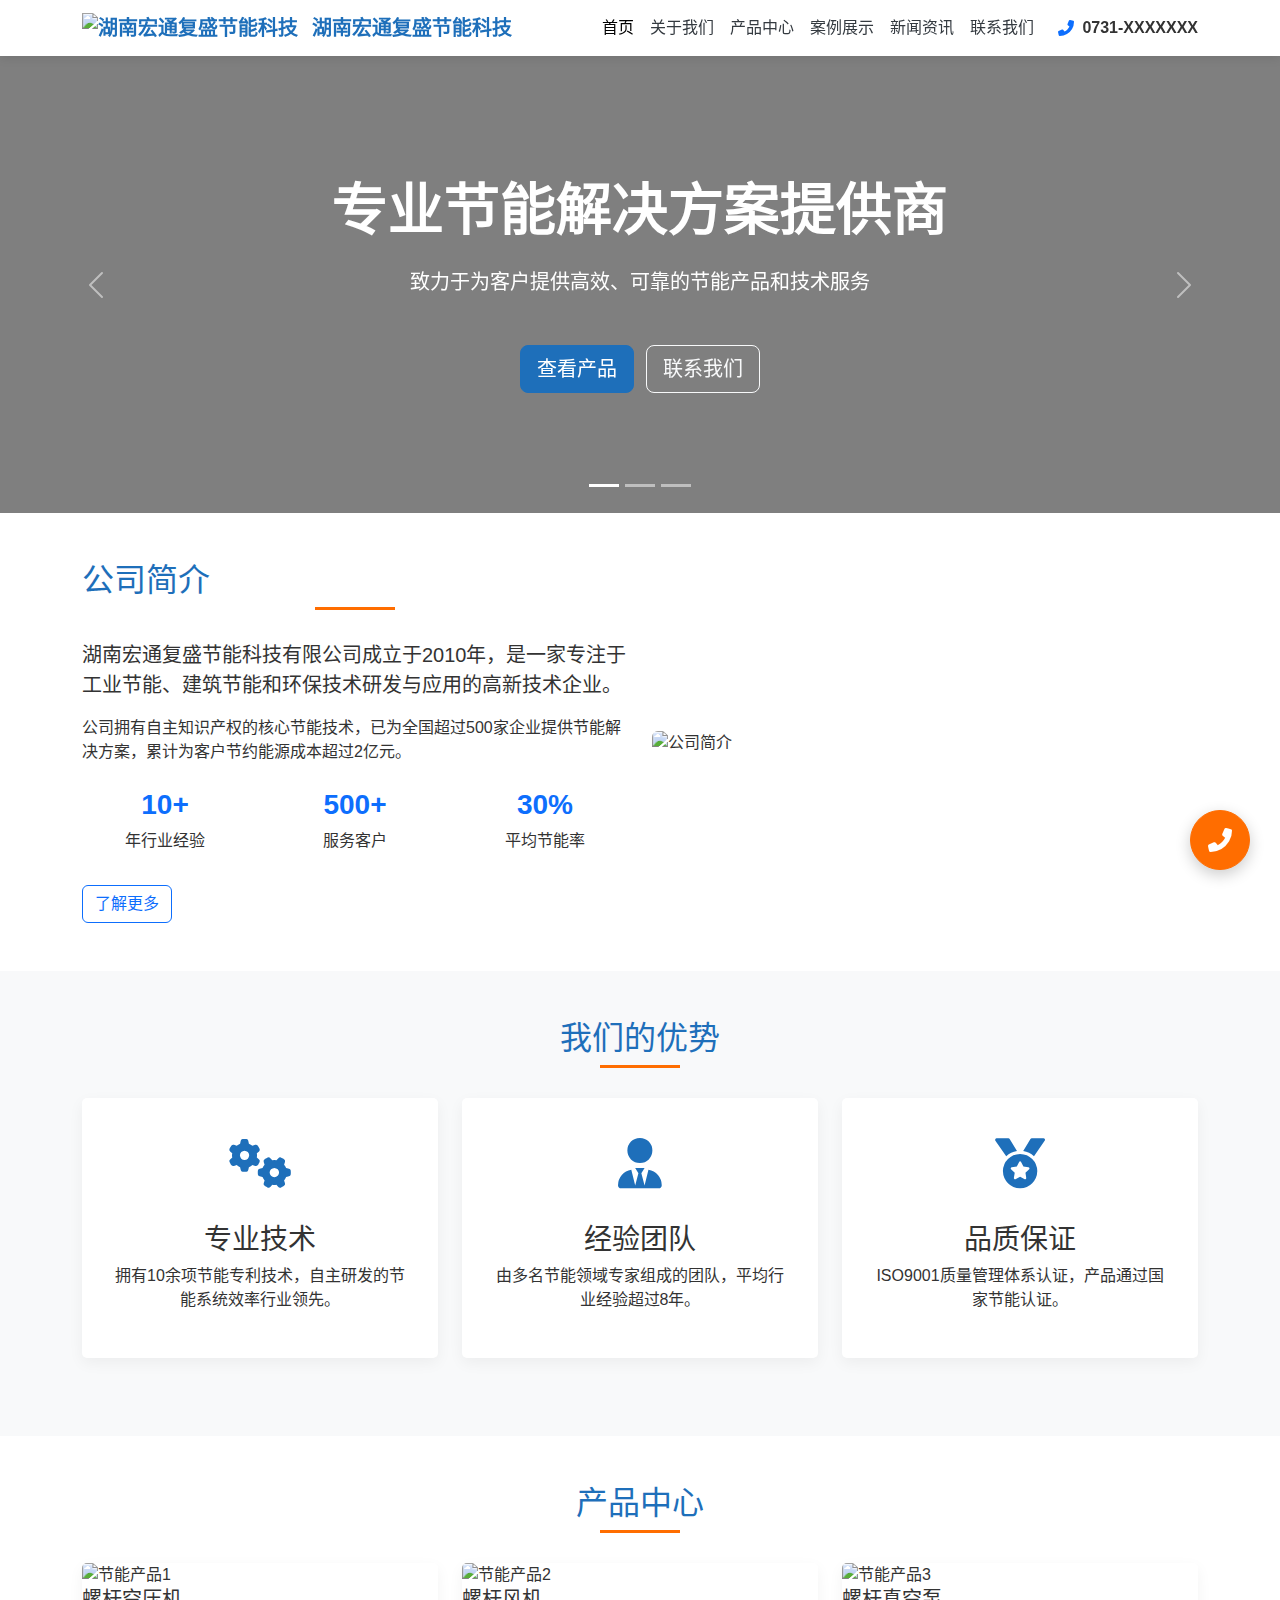
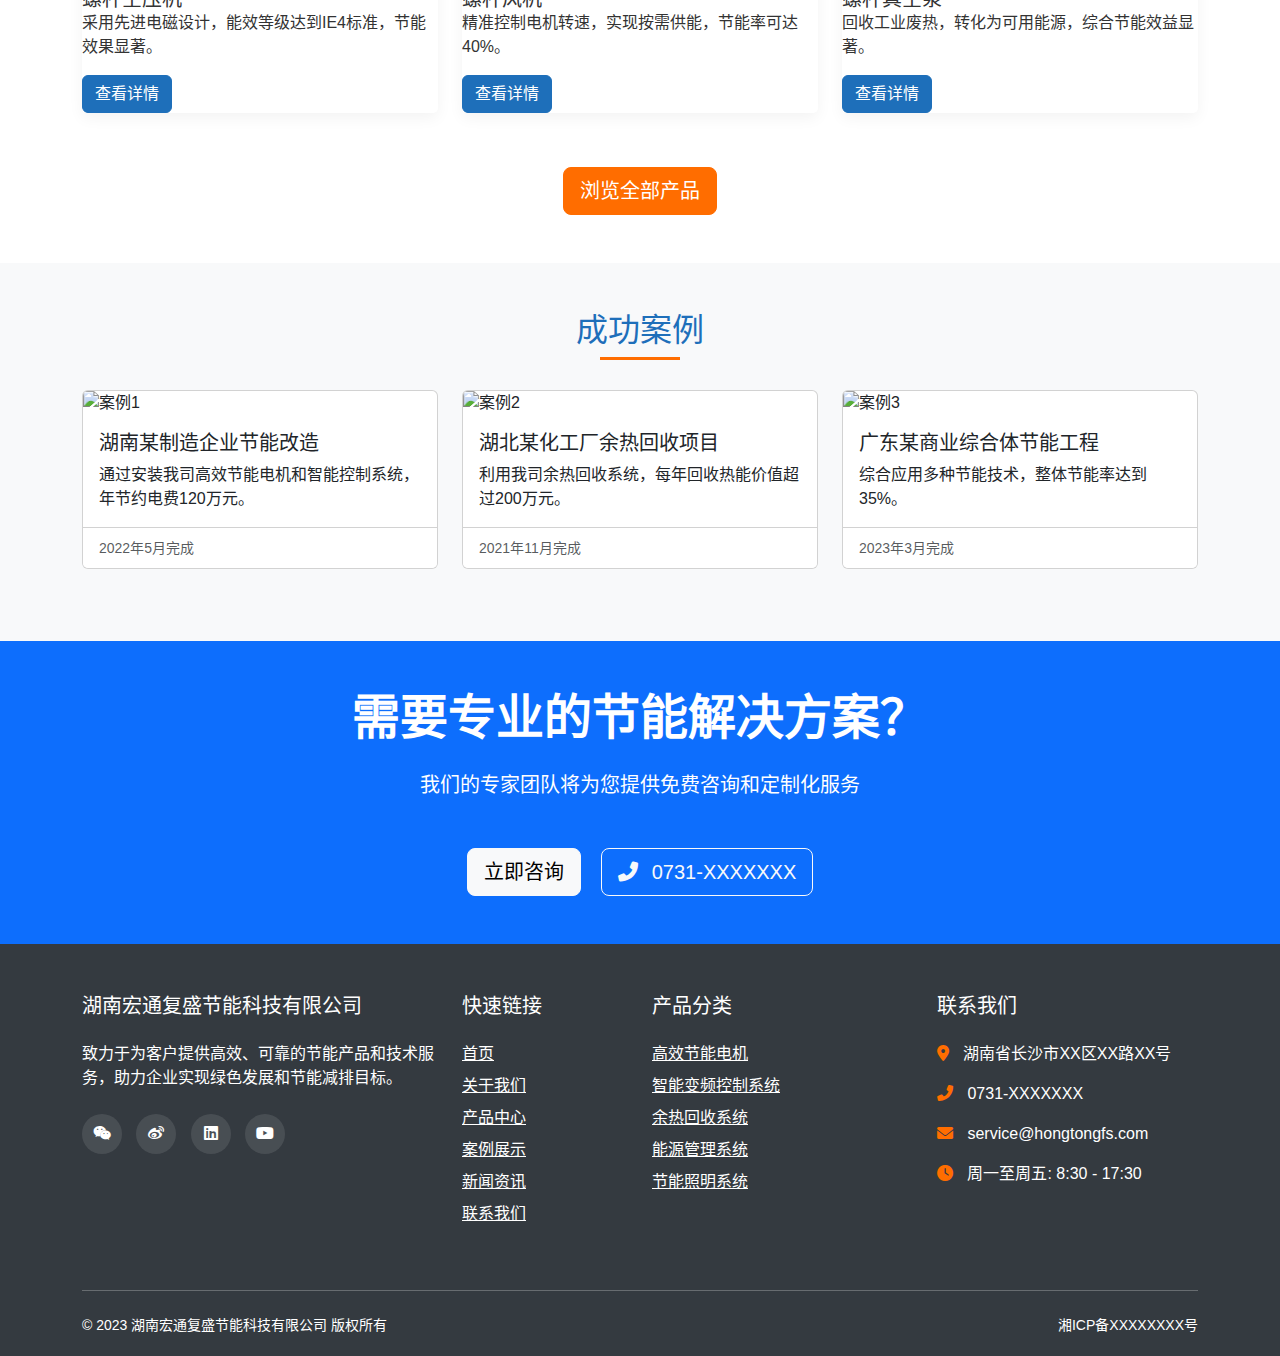
==== index.html @ f1ba8659 "Add files via upload" ====
<!DOCTYPE html>
<html lang="zh-CN">
<head>
    <meta charset="UTF-8">
    <meta name="viewport" content="width=device-width, initial-scale=1.0">
    <title>湖南宏通复盛节能科技有限公司 - 专业节能解决方案提供商</title>
    <link rel="stylesheet" href="https://cdn.jsdelivr.net/npm/bootstrap@5.3.0/dist/css/bootstrap.min.css">
    <link rel="stylesheet" href="https://cdn.jsdelivr.net/npm/@fortawesome/fontawesome-free@6.0.0/css/all.min.css">
    <style>
        :root {
            --primary-color: #1E6FBA;
            --secondary-color: #4CAF50;
            --accent-color: #FF6D00;
            --light-color: #f8f9fa;
            --dark-color: #343a40;
        }
        
        body {
            font-family: "Microsoft YaHei", "微软雅黑", sans-serif;
            color: #333;
        }
        
        .navbar {
            background-color: white;
            box-shadow: 0 2px 10px rgba(0,0,0,0.1);
        }
        
        .navbar-brand {
            font-weight: bold;
            color: var(--primary-color);
        }
        
        .nav-link {
            color: var(--dark-color);
            font-weight: 500;
        }
        
        .nav-link:hover {
            color: var(--primary-color);
        }
        
        .hero-section {
            background: linear-gradient(rgba(0,0,0,0.5), rgba(0,0,0,0.5)), url('https://via.placeholder.com/1920x600') center/cover no-repeat;
            color: white;
            padding: 120px 0;
            text-align: center;
        }
        
        .section-title {
            position: relative;
            margin-bottom: 40px;
            color: var(--primary-color);
        }
        
        .section-title:after {
            content: "";
            position: absolute;
            bottom: -10px;
            left: 50%;
            transform: translateX(-50%);
            width: 80px;
            height: 3px;
            background-color: var(--accent-color);
        }
        
        .feature-box {
            padding: 30px;
            border-radius: 5px;
            transition: all 0.3s;
            text-align: center;
            margin-bottom: 30px;
            background-color: white;
            box-shadow: 0 5px 15px rgba(0,0,0,0.05);
        }
        
        .feature-box:hover {
            transform: translateY(-10px);
            box-shadow: 0 15px 30px rgba(0,0,0,0.1);
        }
        
        .feature-icon {
            font-size: 50px;
            color: var(--primary-color);
            margin-bottom: 20px;
        }
        
        .product-card {
            border: none;
            border-radius: 5px;
            overflow: hidden;
            transition: all 0.3s;
            margin-bottom: 30px;
            box-shadow: 0 5px 15px rgba(0,0,0,0.05);
        }
        
        .product-card:hover {
            transform: translateY(-10px);
            box-shadow: 0 15px 30px rgba(0,0,0,0.1);
        }
        
        .btn-primary {
            background-color: var(--primary-color);
            border-color: var(--primary-color);
        }
        
        .btn-primary:hover {
            background-color: #155a8a;
            border-color: #155a8a;
        }
        
        .btn-accent {
            background-color: var(--accent-color);
            border-color: var(--accent-color);
            color: white;
        }
        
        .btn-accent:hover {
            background-color: #e05d00;
            border-color: #e05d00;
            color: white;
        }
        
        footer {
            background-color: var(--dark-color);
            color: white;
            padding: 50px 0 20px;
        }
        
        .contact-info i {
            margin-right: 10px;
            color: var(--accent-color);
        }
        
        .social-icons a {
            display: inline-block;
            width: 40px;
            height: 40px;
            background-color: rgba(255,255,255,0.1);
            color: white;
            border-radius: 50%;
            text-align: center;
            line-height: 40px;
            margin-right: 10px;
            transition: all 0.3s;
        }
        
        .social-icons a:hover {
            background-color: var(--accent-color);
            transform: translateY(-3px);
        }
        
        .floating-contact {
            position: fixed;
            bottom: 30px;
            right: 30px;
            z-index: 99;
        }
        
        .floating-contact .btn {
            width: 60px;
            height: 60px;
            border-radius: 50%;
            font-size: 24px;
            box-shadow: 0 5px 15px rgba(0,0,0,0.2);
        }
    </style>
</head>
<body>
    <!-- 导航栏 -->
    <nav class="navbar navbar-expand-lg navbar-light sticky-top">
        <div class="container">
            <a class="navbar-brand" href="index.html">
                <img src="https://via.placeholder.com/150x50" alt="湖南宏通复盛节能科技" height="30" class="d-inline-block align-top me-2">
                湖南宏通复盛节能科技
            </a>
            <button class="navbar-toggler" type="button" data-bs-toggle="collapse" data-bs-target="#navbarNav">
                <span class="navbar-toggler-icon"></span>
            </button>
            <div class="collapse navbar-collapse" id="navbarNav">
                <ul class="navbar-nav ms-auto">
                    <li class="nav-item">
                        <a class="nav-link active" href="index.html">首页</a>
                    </li>
                    <li class="nav-item">
                        <a class="nav-link" href="about.html">关于我们</a>
                    </li>
                    <li class="nav-item">
                        <a class="nav-link" href="products.html">产品中心</a>
                    </li>
                    <li class="nav-item">
                        <a class="nav-link" href="cases.html">案例展示</a>
                    </li>
                    <li class="nav-item">
                        <a class="nav-link" href="news.html">新闻资讯</a>
                    </li>
                    <li class="nav-item">
                        <a class="nav-link" href="contact.html">联系我们</a>
                    </li>
                </ul>
                <div class="d-flex align-items-center ms-3">
                    <i class="fas fa-phone-alt text-primary me-2"></i>
                    <span class="fw-bold">0731-XXXXXXX</span>
                </div>
            </div>
        </div>
    </nav>

    <!-- 首页轮播图 -->
    <div id="mainCarousel" class="carousel slide" data-bs-ride="carousel">
        <div class="carousel-indicators">
            <button type="button" data-bs-target="#mainCarousel" data-bs-slide-to="0" class="active"></button>
            <button type="button" data-bs-target="#mainCarousel" data-bs-slide-to="1"></button>
            <button type="button" data-bs-target="#mainCarousel" data-bs-slide-to="2"></button>
        </div>
        <div class="carousel-inner">
            <div class="carousel-item active">
                <div class="hero-section">
                    <div class="container">
                        <h1 class="display-4 fw-bold mb-4">专业节能解决方案提供商</h1>
                        <p class="lead mb-5">致力于为客户提供高效、可靠的节能产品和技术服务</p>
                        <a href="products.html" class="btn btn-primary btn-lg me-2">查看产品</a>
                        <a href="contact.html" class="btn btn-outline-light btn-lg">联系我们</a>
                    </div>
                </div>
            </div>
            <div class="carousel-item">
                <div class="hero-section" style="background-image: url('https://via.placeholder.com/1920x600')">
                    <div class="container">
                        <h1 class="display-4 fw-bold mb-4">创新节能技术</h1>
                        <p class="lead mb-5">节能效率提升30%-50%，助力企业绿色发展</p>
                        <a href="cases.html" class="btn btn-accent btn-lg">查看案例</a>
                    </div>
                </div>
            </div>
            <div class="carousel-item">
                <div class="hero-section" style="background-image: url('https://via.placeholder.com/1920x600')">
                    <div class="container">
                        <h1 class="display-4 fw-bold mb-4">专业团队服务</h1>
                        <p class="lead mb-5">10年行业经验，服务超过500家企业</p>
                        <a href="about.html" class="btn btn-primary btn-lg">了解我们</a>
                    </div>
                </div>
            </div>
        </div>
        <button class="carousel-control-prev" type="button" data-bs-target="#mainCarousel" data-bs-slide="prev">
            <span class="carousel-control-prev-icon"></span>
        </button>
        <button class="carousel-control-next" type="button" data-bs-target="#mainCarousel" data-bs-slide="next">
            <span class="carousel-control-next-icon"></span>
        </button>
    </div>

    <!-- 公司简介 -->
    <section class="py-5">
        <div class="container">
            <div class="row align-items-center">
                <div class="col-lg-6 mb-4 mb-lg-0">
                    <h2 class="section-title">公司简介</h2>
                    <p class="lead">湖南宏通复盛节能科技有限公司成立于2010年，是一家专注于工业节能、建筑节能和环保技术研发与应用的高新技术企业。</p>
                    <p>公司拥有自主知识产权的核心节能技术，已为全国超过500家企业提供节能解决方案，累计为客户节约能源成本超过2亿元。</p>
                    <div class="row mt-4">
                        <div class="col-4 text-center">
                            <h3 class="text-primary fw-bold">10+</h3>
                            <p>年行业经验</p>
                        </div>
                        <div class="col-4 text-center">
                            <h3 class="text-primary fw-bold">500+</h3>
                            <p>服务客户</p>
                        </div>
                        <div class="col-4 text-center">
                            <h3 class="text-primary fw-bold">30%</h3>
                            <p>平均节能率</p>
                        </div>
                    </div>
                    <a href="about.html" class="btn btn-outline-primary mt-3">了解更多</a>
                </div>
                <div class="col-lg-6">
                    <img src="https://via.placeholder.com/600x400" alt="公司简介" class="img-fluid rounded">
                </div>
            </div>
        </div>
    </section>

    <!-- 核心优势 -->
    <section class="py-5 bg-light">
        <div class="container">
            <h2 class="section-title text-center">我们的优势</h2>
            <div class="row">
                <div class="col-md-4">
                    <div class="feature-box">
                        <div class="feature-icon">
                            <i class="fas fa-cogs"></i>
                        </div>
                        <h3>专业技术</h3>
                        <p>拥有10余项节能专利技术，自主研发的节能系统效率行业领先。</p>
                    </div>
                </div>
                <div class="col-md-4">
                    <div class="feature-box">
                        <div class="feature-icon">
                            <i class="fas fa-user-tie"></i>
                        </div>
                        <h3>经验团队</h3>
                        <p>由多名节能领域专家组成的团队，平均行业经验超过8年。</p>
                    </div>
                </div>
                <div class="col-md-4">
                    <div class="feature-box">
                        <div class="feature-icon">
                            <i class="fas fa-medal"></i>
                        </div>
                        <h3>品质保证</h3>
                        <p>ISO9001质量管理体系认证，产品通过国家节能认证。</p>
                    </div>
                </div>
            </div>
        </div>
    </section>

    <!-- 产品展示 -->
    <section class="py-5">
        <div class="container">
            <h2 class="section-title text-center">产品中心</h2>
            <div class="row">
                <div class="col-md-4">
                    <div class="product-card">
                        <img src="https://via.placeholder.com/400x300" class="card-img-top" alt="节能产品1">
                        <div class="card-body">
                            <h5 class="card-title">螺杆空压机</h5>
                            <p class="card-text">采用先进电磁设计，能效等级达到IE4标准，节能效果显著。</p>
                            <a href="product-detail.html" class="btn btn-primary">查看详情</a>
                        </div>
                    </div>
                </div>
                <div class="col-md-4">
                    <div class="product-card">
                        <img src="https://via.placeholder.com/400x300" class="card-img-top" alt="节能产品2">
                        <div class="card-body">
                            <h5 class="card-title">螺杆风机</h5>
                            <p class="card-text">精准控制电机转速，实现按需供能，节能率可达40%。</p>
                            <a href="product-detail.html" class="btn btn-primary">查看详情</a>
                        </div>
                    </div>
                </div>
                <div class="col-md-4">
                    <div class="product-card">
                        <img src="https://via.placeholder.com/400x300" class="card-img-top" alt="节能产品3">
                        <div class="card-body">
                            <h5 class="card-title">螺杆真空泵</h5>
                            <p class="card-text">回收工业废热，转化为可用能源，综合节能效益显著。</p>
                            <a href="product-detail.html" class="btn btn-primary">查看详情</a>
                        </div>
                    </div>
                </div>
            </div>
            <div class="text-center mt-4">
                <a href="products.html" class="btn btn-accent btn-lg">浏览全部产品</a>
            </div>
        </div>
    </section>

    <!-- 成功案例 -->
    <section class="py-5 bg-light">
        <div class="container">
            <h2 class="section-title text-center">成功案例</h2>
            <div class="row">
                <div class="col-md-4 mb-4">
                    <div class="card h-100">
                        <img src="https://via.placeholder.com/400x300" class="card-img-top" alt="案例1">
                        <div class="card-body">
                            <h5 class="card-title">湖南某制造企业节能改造</h5>
                            <p class="card-text">通过安装我司高效节能电机和智能控制系统，年节约电费120万元。</p>
                        </div>
                        <div class="card-footer bg-white">
                            <small class="text-muted">2022年5月完成</small>
                        </div>
                    </div>
                </div>
                <div class="col-md-4 mb-4">
                    <div class="card h-100">
                        <img src="https://via.placeholder.com/400x300" class="card-img-top" alt="案例2">
                        <div class="card-body">
                            <h5 class="card-title">湖北某化工厂余热回收项目</h5>
                            <p class="card-text">利用我司余热回收系统，每年回收热能价值超过200万元。</p>
                        </div>
                        <div class="card-footer bg-white">
                            <small class="text-muted">2021年11月完成</small>
                        </div>
                    </div>
                </div>
                <div class="col-md-4 mb-4">
                    <div class="card h-100">
                        <img src="https://via.placeholder.com/400x300" class="card-img-top" alt="案例3">
                        <div class="card-body">
                            <h5 class="card-title">广东某商业综合体节能工程</h5>
                            <p class="card-text">综合应用多种节能技术，整体节能率达到35%。</p>
                        </div>
                        <div class="card-footer bg-white">
                            <small class="text-muted">2023年3月完成</small>
                        </div>
                    </div>
                </div>
            </div>
        </div>
    </section>

    <!-- 联系我们CTA -->
    <section class="py-5 bg-primary text-white">
        <div class="container text-center">
            <h2 class="display-5 fw-bold mb-4">需要专业的节能解决方案？</h2>
            <p class="lead mb-5">我们的专家团队将为您提供免费咨询和定制化服务</p>
            <a href="contact.html" class="btn btn-light btn-lg me-3">立即咨询</a>
            <a href="tel:0731-XXXXXXX" class="btn btn-outline-light btn-lg"><i class="fas fa-phone-alt me-2"></i> 0731-XXXXXXX</a>
        </div>
    </section>

    <!-- 页脚 -->
    <footer>
        <div class="container">
            <div class="row">
                <div class="col-lg-4 mb-4">
                    <h5 class="mb-4">湖南宏通复盛节能科技有限公司</h5>
                    <p>致力于为客户提供高效、可靠的节能产品和技术服务，助力企业实现绿色发展和节能减排目标。</p>
                    <div class="social-icons mt-4">
                        <a href="#"><i class="fab fa-weixin"></i></a>
                        <a href="#"><i class="fab fa-weibo"></i></a>
                        <a href="#"><i class="fab fa-linkedin"></i></a>
                        <a href="#"><i class="fab fa-youtube"></i></a>
                    </div>
                </div>
                <div class="col-lg-2 col-md-6 mb-4">
                    <h5 class="mb-4">快速链接</h5>
                    <ul class="list-unstyled">
                        <li class="mb-2"><a href="index.html" class="text-white">首页</a></li>
                        <li class="mb-2"><a href="about.html" class="text-white">关于我们</a></li>
                        <li class="mb-2"><a href="products.html" class="text-white">产品中心</a></li>
                        <li class="mb-2"><a href="cases.html" class="text-white">案例展示</a></li>
                        <li class="mb-2"><a href="news.html" class="text-white">新闻资讯</a></li>
                        <li class="mb-2"><a href="contact.html" class="text-white">联系我们</a></li>
                    </ul>
                </div>
                <div class="col-lg-3 col-md-6 mb-4">
                    <h5 class="mb-4">产品分类</h5>
                    <ul class="list-unstyled">
                        <li class="mb-2"><a href="#" class="text-white">高效节能电机</a></li>
                        <li class="mb-2"><a href="#" class="text-white">智能变频控制系统</a></li>
                        <li class="mb-2"><a href="#" class="text-white">余热回收系统</a></li>
                        <li class="mb-2"><a href="#" class="text-white">能源管理系统</a></li>
                        <li class="mb-2"><a href="#" class="text-white">节能照明系统</a></li>
                    </ul>
                </div>
                <div class="col-lg-3 mb-4">
                    <h5 class="mb-4">联系我们</h5>
                    <div class="contact-info">
                        <p><i class="fas fa-map-marker-alt"></i> 湖南省长沙市XX区XX路XX号</p>
                        <p><i class="fas fa-phone-alt"></i> 0731-XXXXXXX</p>
                        <p><i class="fas fa-envelope"></i> service@hongtongfs.com</p>
                        <p><i class="fas fa-clock"></i> 周一至周五: 8:30 - 17:30</p>
                    </div>
                </div>
            </div>
            <hr class="my-4 bg-secondary">
            <div class="row">
                <div class="col-md-6 text-center text-md-start">
                    <p class="small mb-0">© 2023 湖南宏通复盛节能科技有限公司 版权所有</p>
                </div>
                <div class="col-md-6 text-center text-md-end">
                    <p class="small mb-0">湘ICP备XXXXXXXX号</p>
                </div>
            </div>
        </div>
    </footer>

    <!-- 浮动联系按钮 -->
    <div class="floating-contact">
        <a href="tel:0731-XXXXXXX" class="btn btn-accent d-flex align-items-center justify-content-center">
            <i class="fas fa-phone-alt"></i>
        </a>
    </div>

    <script src="https://cdn.jsdelivr.net/npm/bootstrap@5.3.0/dist/js/bootstrap.bundle.min.js"></script>
    <script>
        // 激活轮播图自动播放
        var myCarousel = document.querySelector('#mainCarousel')
        var carousel = new bootstrap.Carousel(myCarousel, {
            interval: 5000,
            wrap: true
        })
        
        // 滚动时导航栏效果
        window.addEventListener('scroll', function() {
            if (window.scrollY > 100) {
                document.querySelector('.navbar').classList.add('shadow-sm')
                document.querySelector('.navbar').classList.add('bg-white')
            } else {
                document.querySelector('.navbar').classList.remove('shadow-sm')
                document.querySelector('.navbar').classList.remove('bg-white')
            }
        })
    </script>
</body>
</html>
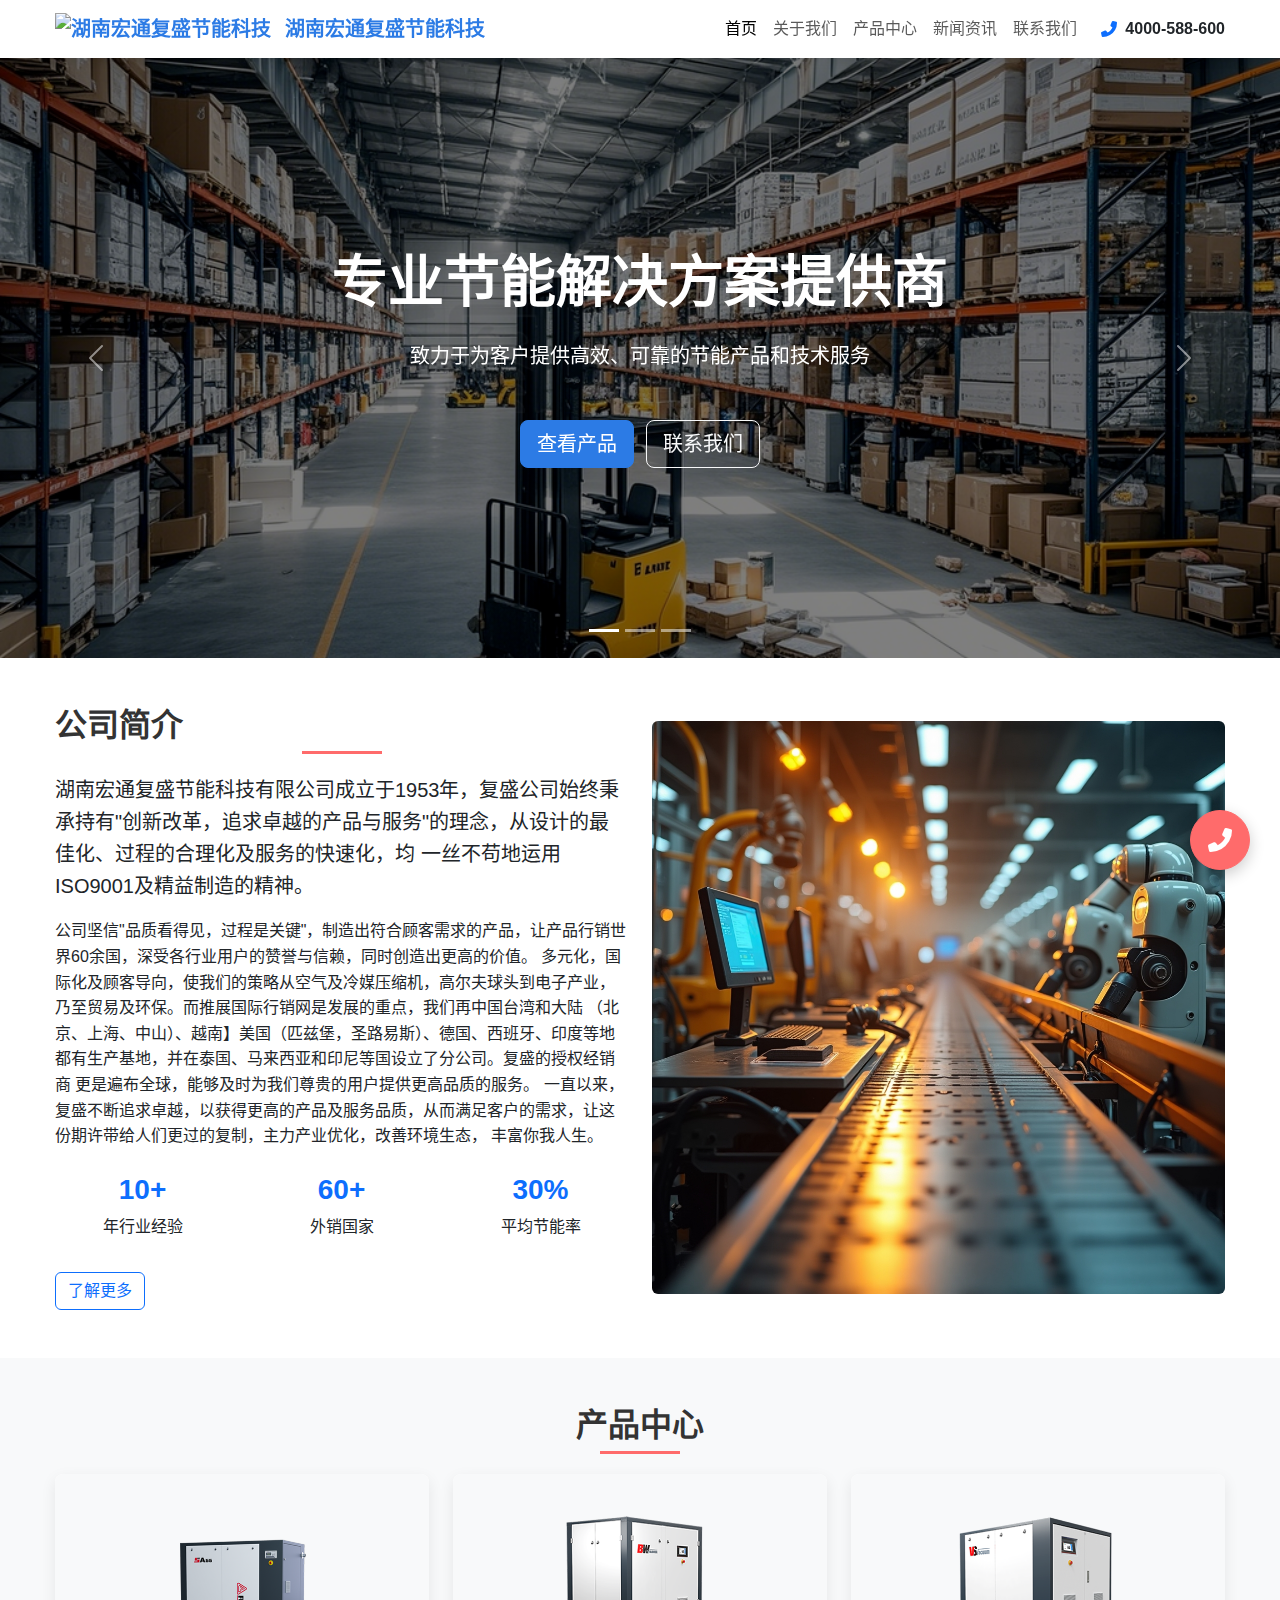
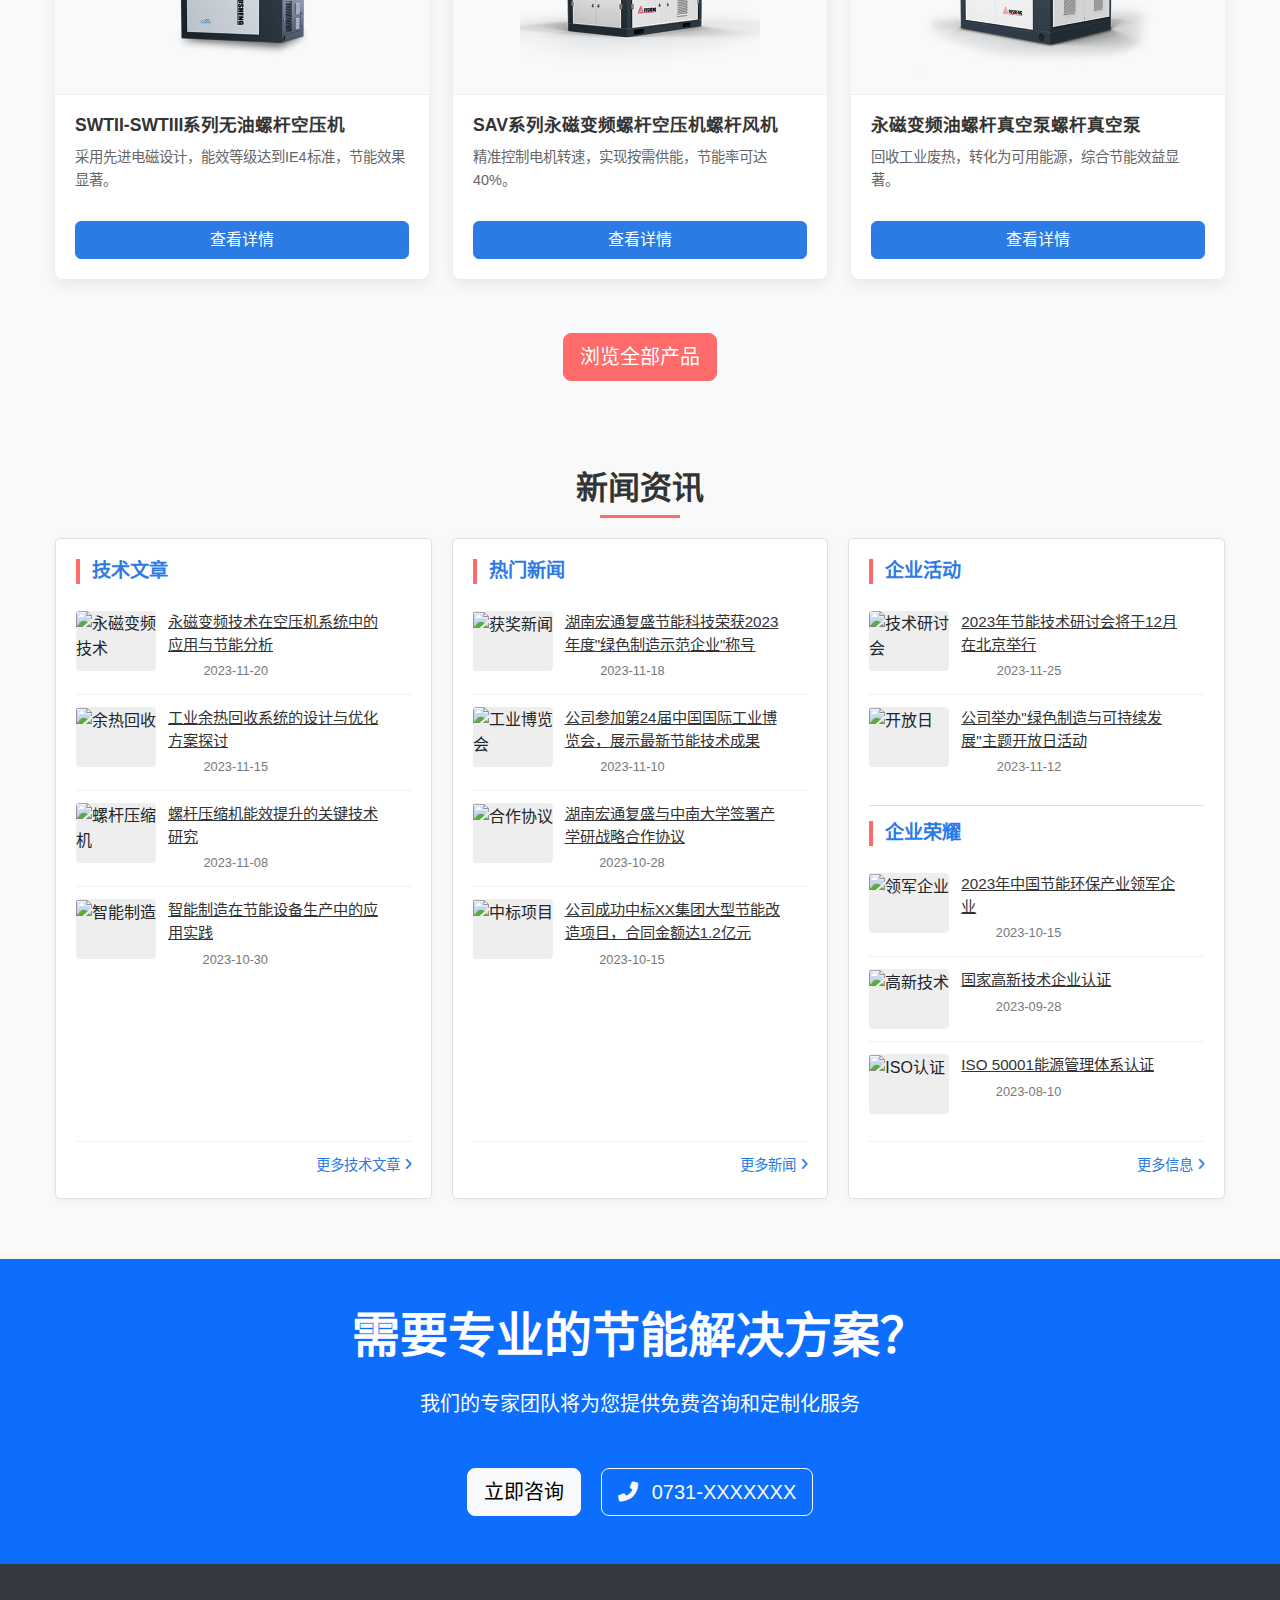
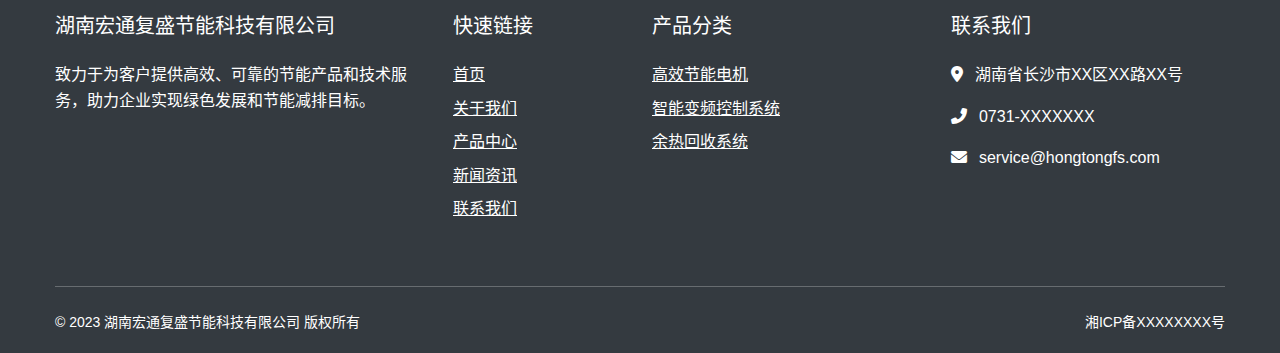
==== commit 9cda4cbd: "Add files via upload" ====
--- a/index.html
+++ b/index.html
@@ -1,5 +1,6 @@
 <!DOCTYPE html>
 <html lang="zh-CN">
+
 <head>
     <meta charset="UTF-8">
     <meta name="viewport" content="width=device-width, initial-scale=1.0">
@@ -11,47 +12,45 @@
             --primary-color: #1E6FBA;
             --secondary-color: #4CAF50;
             --accent-color: #FF6D00;
-            --light-color: #f8f9fa;
-            --dark-color: #343a40;
-        }
-        
+        }
+
         body {
             font-family: "Microsoft YaHei", "微软雅黑", sans-serif;
-            color: #333;
-        }
-        
+        }
+
         .navbar {
             background-color: white;
-            box-shadow: 0 2px 10px rgba(0,0,0,0.1);
-        }
-        
+            box-shadow: 0 2px 10px rgba(0, 0, 0, 0.1);
+        }
+
         .navbar-brand {
             font-weight: bold;
             color: var(--primary-color);
         }
-        
-        .nav-link {
-            color: var(--dark-color);
-            font-weight: 500;
-        }
-        
-        .nav-link:hover {
-            color: var(--primary-color);
-        }
-        
+
         .hero-section {
-            background: linear-gradient(rgba(0,0,0,0.5), rgba(0,0,0,0.5)), url('https://via.placeholder.com/1920x600') center/cover no-repeat;
+            background: linear-gradient(rgba(0, 0, 0, 0.5), rgba(0, 0, 0, 0.5)), url('assets/image/BG08HFBnQA2D57hWkjujFA.webp') center/cover no-repeat;
             color: white;
             padding: 120px 0;
             text-align: center;
-        }
-        
+            min-height: 600px;
+            display: flex;
+            align-items: center;
+        }
+
+        @media (max-width: 768px) {
+            .hero-section {
+                padding: 80px 0;
+                min-height: 400px;
+            }
+        }
+
         .section-title {
             position: relative;
             margin-bottom: 40px;
             color: var(--primary-color);
         }
-        
+
         .section-title:after {
             content: "";
             position: absolute;
@@ -62,115 +61,379 @@
             height: 3px;
             background-color: var(--accent-color);
         }
-        
-        .feature-box {
-            padding: 30px;
-            border-radius: 5px;
-            transition: all 0.3s;
-            text-align: center;
-            margin-bottom: 30px;
-            background-color: white;
-            box-shadow: 0 5px 15px rgba(0,0,0,0.05);
-        }
-        
-        .feature-box:hover {
-            transform: translateY(-10px);
-            box-shadow: 0 15px 30px rgba(0,0,0,0.1);
-        }
-        
-        .feature-icon {
-            font-size: 50px;
-            color: var(--primary-color);
-            margin-bottom: 20px;
-        }
-        
+
+        /* 产品卡片样式 */
         .product-card {
             border: none;
-            border-radius: 5px;
+            border-radius: 8px;
             overflow: hidden;
-            transition: all 0.3s;
+            transition: all 0.3s ease;
             margin-bottom: 30px;
-            box-shadow: 0 5px 15px rgba(0,0,0,0.05);
-        }
-        
+            box-shadow: 0 5px 15px rgba(0, 0, 0, 0.08);
+            background: white;
+        }
+
         .product-card:hover {
-            transform: translateY(-10px);
-            box-shadow: 0 15px 30px rgba(0,0,0,0.1);
-        }
-        
+            transform: translateY(-5px);
+            box-shadow: 0 10px 25px rgba(0, 0, 0, 0.15);
+        }
+
+        .product-card-img {
+            height: 220px;
+            object-fit: contain;
+            background: #f8f9fa;
+            padding: 20px;
+        }
+
+        .product-card-body {
+            padding: 20px;
+            border-top: 1px solid #eee;
+        }
+
+        .product-card-title {
+            font-size: 1.1rem;
+            font-weight: 600;
+            margin-bottom: 10px;
+            color: #333;
+        }
+
+        .product-card-text {
+            color: #666;
+            font-size: 0.9rem;
+            margin-bottom: 15px;
+            min-height: 60px;
+        }
+
+        /* 新闻列表样式 - 国企风格 */
+        .news-section {
+            padding: 60px 0;
+            background-color: #f9f9f9;
+        }
+
+        .news-list {
+            list-style: none;
+            padding: 0;
+        }
+
+        .news-item {
+            padding: 15px 0;
+            border-bottom: 1px solid #e0e0e0;
+            display: flex;
+            justify-content: space-between;
+            align-items: center;
+        }
+
+        .news-item:last-child {
+            border-bottom: none;
+        }
+
+        .news-title {
+            font-size: 1rem;
+            color: #333;
+            flex: 1;
+            margin-right: 20px;
+            font-weight: normal;
+        }
+
+        .news-title:hover {
+            color: var(--primary-color);
+            text-decoration: underline;
+        }
+
+        .news-date {
+            font-size: 0.85rem;
+            color: #999;
+            width: 100px;
+            text-align: right;
+        }
+
+        .more-news {
+            text-align: right;
+            margin-top: 20px;
+        }
+
         .btn-primary {
             background-color: var(--primary-color);
             border-color: var(--primary-color);
         }
-        
-        .btn-primary:hover {
-            background-color: #155a8a;
-            border-color: #155a8a;
-        }
-        
+
         .btn-accent {
             background-color: var(--accent-color);
             border-color: var(--accent-color);
             color: white;
         }
-        
-        .btn-accent:hover {
-            background-color: #e05d00;
-            border-color: #e05d00;
-            color: white;
-        }
-        
+
         footer {
-            background-color: var(--dark-color);
+            background-color: #343a40;
             color: white;
             padding: 50px 0 20px;
         }
-        
-        .contact-info i {
-            margin-right: 10px;
-            color: var(--accent-color);
-        }
-        
-        .social-icons a {
-            display: inline-block;
-            width: 40px;
-            height: 40px;
-            background-color: rgba(255,255,255,0.1);
-            color: white;
-            border-radius: 50%;
-            text-align: center;
-            line-height: 40px;
-            margin-right: 10px;
-            transition: all 0.3s;
-        }
-        
-        .social-icons a:hover {
-            background-color: var(--accent-color);
-            transform: translateY(-3px);
-        }
-        
+
         .floating-contact {
             position: fixed;
             bottom: 30px;
             right: 30px;
             z-index: 99;
         }
-        
+
         .floating-contact .btn {
             width: 60px;
             height: 60px;
             border-radius: 50%;
             font-size: 24px;
-            box-shadow: 0 5px 15px rgba(0,0,0,0.2);
+            box-shadow: 0 5px 15px rgba(0, 0, 0, 0.2);
+        }
+
+        /* 轮播图自适应调整 */
+        .carousel-item {
+            min-height: 600px;
+        }
+
+        @media (max-width: 768px) {
+            .carousel-item {
+                min-height: 400px;
+            }
+
+            .news-item {
+                flex-direction: column;
+                align-items: flex-start;
+            }
+
+            .news-date {
+                text-align: left;
+                margin-top: 5px;
+            }
+        }
+
+        /**/
+        :root {
+            --primary-color: #2c7be5;
+            --accent-color: #ff6b6b;
+            --font-title: 'Helvetica Neue', Arial, sans-serif;
+            --font-main: 'Segoe UI', Roboto, sans-serif;
+        }
+
+        body {
+            font-family: var(--font-main);
+            margin: 0;
+            padding: 0;
+            line-height: 1.6;
+        }
+
+        .container {
+            width: 100%;
+            max-width: 1200px;
+            margin: 0 auto;
+            padding: 0 15px;
+            box-sizing: border-box;
+        }
+
+        .section-title {
+            font-size: 2rem;
+            color: #333;
+            margin-bottom: 30px;
+            font-weight: 600;
+        }
+
+        .text-center {
+            text-align: center;
+        }
+
+        /* 新闻栏目主体样式 */
+        .news-columns {
+            padding: 40px 0;
+            background-color: #f9f9f9;
+        }
+
+        .news-column-container {
+            background: white;
+            padding: 20px;
+            border-radius: 5px;
+            border: 1px solid #e0e0e0;
+            height: 100%;
+            box-shadow: 0 2px 8px rgba(0, 0, 0, 0.05);
+            display: flex;
+            flex-direction: column;
+        }
+
+        .news-column-title {
+            font-family: var(--font-title);
+            font-size: 1.2rem;
+            color: var(--primary-color);
+            border-left: 4px solid var(--accent-color);
+            padding-left: 12px;
+            margin: 0 0 15px 0;
+            font-weight: 600;
+            line-height: 1.3;
+        }
+
+        /* 等高布局 */
+        .row-equal-height {
+            display: flex;
+            flex-wrap: wrap;
+            margin: 0 -10px;
+        }
+
+        .row-equal-height>[class*='col-'] {
+            display: flex;
+            flex-direction: column;
+            padding: 0 10px;
+            margin-bottom: 20px;
+        }
+
+        .col-md-4 {
+            flex: 0 0 33.333333%;
+            max-width: 33.333333%;
+        }
+
+        /* 新闻项通用样式 */
+        .news-list {
+            flex: 1;
+        }
+
+        .news-item {
+            padding: 12px 0;
+            border-bottom: 1px solid #f0f0f0;
+            display: flex;
+            align-items: flex-start;
+            transition: all 0.2s ease;
+        }
+
+        .news-item:hover {
+            background-color: #fafafa;
+        }
+
+        .news-item.with-image {
+            gap: 12px;
+        }
+
+        .news-image {
+            flex: 0 0 80px;
+            height: 60px;
+            overflow: hidden;
+            border-radius: 4px;
+            background: #eee;
+        }
+
+        .news-image img {
+            width: 100%;
+            height: 100%;
+            object-fit: cover;
+            transition: transform 0.3s ease;
+        }
+
+        .news-item:hover .news-image img {
+            transform: scale(1.05);
+        }
+
+        .news-content {
+            flex: 1;
+        }
+
+        .news-title {
+            font-size: 0.95rem;
+            color: #333;
+            display: block;
+            margin-bottom: 5px;
+            line-height: 1.5;
+            font-weight: 500;
+            transition: color 0.2s ease;
+        }
+
+        .news-title:hover {
+            color: var(--primary-color);
+            text-decoration: none;
+        }
+
+        .news-date {
+            font-size: 0.8rem;
+            color: #777;
+            display: block;
+            font-family: var(--font-main);
+        }
+
+        /* 第三列特殊样式 */
+        .third-column-content {
+            height: 100%;
+            display: flex;
+            flex-direction: column;
+        }
+
+        .sub-section {
+            flex: 1;
+            display: flex;
+            flex-direction: column;
+        }
+
+        .sub-section.with-border {
+            border-bottom: 1px solid #e0e0e0;
+            padding-bottom: 15px;
+            margin-bottom: 15px;
+        }
+
+        /* 更多链接 */
+        .more-link {
+            text-align: right;
+            margin-top: 15px;
+            padding-top: 10px;
+            border-top: 1px solid #f0f0f0;
+        }
+
+        .more-link a {
+            font-size: 0.9rem;
+            color: var(--primary-color);
+            font-family: var(--font-main);
+            font-weight: 500;
+            display: inline-flex;
+            align-items: center;
+            text-decoration: none;
+        }
+
+        .more-link a:hover {
+            text-decoration: underline;
+        }
+
+        .more-link i {
+            margin-left: 5px;
+            font-size: 0.8rem;
+        }
+
+        /* 响应式设计 */
+        @media (max-width: 768px) {
+            .row-equal-height {
+                display: block;
+            }
+
+            .col-md-4 {
+                flex: 0 0 100%;
+                max-width: 100%;
+            }
+
+            .row-equal-height>[class*='col-'] {
+                margin-bottom: 20px;
+                padding: 0;
+            }
+
+            .news-item.with-image {
+                flex-direction: column;
+            }
+
+            .news-image {
+                width: 100%;
+                margin-bottom: 10px;
+                flex: 0 0 auto;
+            }
         }
     </style>
 </head>
+
 <body>
     <!-- 导航栏 -->
     <nav class="navbar navbar-expand-lg navbar-light sticky-top">
         <div class="container">
             <a class="navbar-brand" href="index.html">
-                <img src="https://via.placeholder.com/150x50" alt="湖南宏通复盛节能科技" height="30" class="d-inline-block align-top me-2">
+                <img src="https://via.placeholder.com/150x50" alt="湖南宏通复盛节能科技" height="30"
+                    class="d-inline-block align-top me-2">
                 湖南宏通复盛节能科技
             </a>
             <button class="navbar-toggler" type="button" data-bs-toggle="collapse" data-bs-target="#navbarNav">
@@ -188,9 +451,6 @@
                         <a class="nav-link" href="products.html">产品中心</a>
                     </li>
                     <li class="nav-item">
-                        <a class="nav-link" href="cases.html">案例展示</a>
-                    </li>
-                    <li class="nav-item">
                         <a class="nav-link" href="news.html">新闻资讯</a>
                     </li>
                     <li class="nav-item">
@@ -199,7 +459,7 @@
                 </ul>
                 <div class="d-flex align-items-center ms-3">
                     <i class="fas fa-phone-alt text-primary me-2"></i>
-                    <span class="fw-bold">0731-XXXXXXX</span>
+                    <span class="fw-bold">4000-588-600</span>
                 </div>
             </div>
         </div>
@@ -214,7 +474,8 @@
         </div>
         <div class="carousel-inner">
             <div class="carousel-item active">
-                <div class="hero-section">
+                <div class="hero-section"
+                    style="background-image: linear-gradient(rgba(0,0,0,0.5), rgba(0,0,0,0.5)), url('assets/image/1.png')">
                     <div class="container">
                         <h1 class="display-4 fw-bold mb-4">专业节能解决方案提供商</h1>
                         <p class="lead mb-5">致力于为客户提供高效、可靠的节能产品和技术服务</p>
@@ -224,7 +485,8 @@
                 </div>
             </div>
             <div class="carousel-item">
-                <div class="hero-section" style="background-image: url('https://via.placeholder.com/1920x600')">
+                <div class="hero-section"
+                    style="background-image: linear-gradient(rgba(0,0,0,0.5), rgba(0,0,0,0.5)), url('assets/image/_tFRxA1oRketdFICW4u4nA.webp')">
                     <div class="container">
                         <h1 class="display-4 fw-bold mb-4">创新节能技术</h1>
                         <p class="lead mb-5">节能效率提升30%-50%，助力企业绿色发展</p>
@@ -233,7 +495,8 @@
                 </div>
             </div>
             <div class="carousel-item">
-                <div class="hero-section" style="background-image: url('https://via.placeholder.com/1920x600')">
+                <div class="hero-section"
+                    style="background-image: linear-gradient(rgba(0,0,0,0.5), rgba(0,0,0,0.5)), url('assets/image/BG08HFBnQA2D57hWkjujFA.webp')">
                     <div class="container">
                         <h1 class="display-4 fw-bold mb-4">专业团队服务</h1>
                         <p class="lead mb-5">10年行业经验，服务超过500家企业</p>
@@ -256,16 +519,24 @@
             <div class="row align-items-center">
                 <div class="col-lg-6 mb-4 mb-lg-0">
                     <h2 class="section-title">公司简介</h2>
-                    <p class="lead">湖南宏通复盛节能科技有限公司成立于2010年，是一家专注于工业节能、建筑节能和环保技术研发与应用的高新技术企业。</p>
-                    <p>公司拥有自主知识产权的核心节能技术，已为全国超过500家企业提供节能解决方案，累计为客户节约能源成本超过2亿元。</p>
+                    <p class="lead">湖南宏通复盛节能科技有限公司成立于1953年，复盛公司始终秉承持有"创新改革，追求卓越的产品与服务"的理念，从设计的最佳化、过程的合理化及服务的快速化，均
+                        一丝不苟地运用ISO9001及精益制造的精神。
+                    </p>
+                    <p>公司坚信"品质看得见，过程是关键"，制造出符合顾客需求的产品，让产品行销世界60余国，深受各行业用户的赞誉与信赖，同时创造出更高的价值。
+                        多元化，国际化及顾客导向，使我们的策略从空气及冷媒压缩机，高尔夫球头到电子产业，乃至贸易及环保。而推展国际行销网是发展的重点，我们再中国台湾和大陆
+                        （北京、上海、中山）、越南】美国（匹兹堡，圣路易斯）、德国、西班牙、印度等地都有生产基地，并在泰国、马来西亚和印尼等国设立了分公司。复盛的授权经销商
+                        更是遍布全球，能够及时为我们尊贵的用户提供更高品质的服务。
+                        一直以来，复盛不断追求卓越，以获得更高的产品及服务品质，从而满足客户的需求，让这份期许带给人们更过的复制，主力产业优化，改善环境生态，
+                        丰富你我人生。
+                    </p>
                     <div class="row mt-4">
                         <div class="col-4 text-center">
                             <h3 class="text-primary fw-bold">10+</h3>
                             <p>年行业经验</p>
                         </div>
                         <div class="col-4 text-center">
-                            <h3 class="text-primary fw-bold">500+</h3>
-                            <p>服务客户</p>
+                            <h3 class="text-primary fw-bold">60+</h3>
+                            <p>外销国家</p>
                         </div>
                         <div class="col-4 text-center">
                             <h3 class="text-primary fw-bold">30%</h3>
@@ -275,80 +546,47 @@
                     <a href="about.html" class="btn btn-outline-primary mt-3">了解更多</a>
                 </div>
                 <div class="col-lg-6">
-                    <img src="https://via.placeholder.com/600x400" alt="公司简介" class="img-fluid rounded">
+                    <img src="assets/image/pro.jpg" alt="公司简介" class="img-fluid rounded">
                 </div>
             </div>
         </div>
     </section>
 
-    <!-- 核心优势 -->
+    <!-- 产品展示 -->
     <section class="py-5 bg-light">
-        <div class="container">
-            <h2 class="section-title text-center">我们的优势</h2>
-            <div class="row">
-                <div class="col-md-4">
-                    <div class="feature-box">
-                        <div class="feature-icon">
-                            <i class="fas fa-cogs"></i>
-                        </div>
-                        <h3>专业技术</h3>
-                        <p>拥有10余项节能专利技术，自主研发的节能系统效率行业领先。</p>
-                    </div>
-                </div>
-                <div class="col-md-4">
-                    <div class="feature-box">
-                        <div class="feature-icon">
-                            <i class="fas fa-user-tie"></i>
-                        </div>
-                        <h3>经验团队</h3>
-                        <p>由多名节能领域专家组成的团队，平均行业经验超过8年。</p>
-                    </div>
-                </div>
-                <div class="col-md-4">
-                    <div class="feature-box">
-                        <div class="feature-icon">
-                            <i class="fas fa-medal"></i>
-                        </div>
-                        <h3>品质保证</h3>
-                        <p>ISO9001质量管理体系认证，产品通过国家节能认证。</p>
-                    </div>
-                </div>
-            </div>
-        </div>
-    </section>
-
-    <!-- 产品展示 -->
-    <section class="py-5">
         <div class="container">
             <h2 class="section-title text-center">产品中心</h2>
             <div class="row">
                 <div class="col-md-4">
                     <div class="product-card">
-                        <img src="https://via.placeholder.com/400x300" class="card-img-top" alt="节能产品1">
-                        <div class="card-body">
-                            <h5 class="card-title">螺杆空压机</h5>
-                            <p class="card-text">采用先进电磁设计，能效等级达到IE4标准，节能效果显著。</p>
-                            <a href="product-detail.html" class="btn btn-primary">查看详情</a>
+                        <img src="assets/image/Air_Compressor__去背圖_.png" class="card-img-top product-card-img"
+                            alt="节能产品1">
+                        <div class="product-card-body">
+                            <h5 class="product-card-title">SWTII-SWTIII系列无油螺杆空压机</h5>
+                            <p class="product-card-text">采用先进电磁设计，能效等级达到IE4标准，节能效果显著。</p>
+                            <a href="product-detail.html" class="btn btn-primary w-100">查看详情</a>
                         </div>
                     </div>
                 </div>
                 <div class="col-md-4">
                     <div class="product-card">
-                        <img src="https://via.placeholder.com/400x300" class="card-img-top" alt="节能产品2">
-                        <div class="card-body">
-                            <h5 class="card-title">螺杆风机</h5>
-                            <p class="card-text">精准控制电机转速，实现按需供能，节能率可达40%。</p>
-                            <a href="product-detail.html" class="btn btn-primary">查看详情</a>
+                        <img src="assets/image/RENTAL_BWV01__去背圖_002.png" class="card-img-top product-card-img"
+                            alt="节能产品2">
+                        <div class="product-card-body">
+                            <h5 class="product-card-title">SAV系列永磁变频螺杆空压机螺杆风机</h5>
+                            <p class="product-card-text">精准控制电机转速，实现按需供能，节能率可达40%。</p>
+                            <a href="product-detail.html" class="btn btn-primary w-100">查看详情</a>
                         </div>
                     </div>
                 </div>
                 <div class="col-md-4">
                     <div class="product-card">
-                        <img src="https://via.placeholder.com/400x300" class="card-img-top" alt="节能产品3">
-                        <div class="card-body">
-                            <h5 class="card-title">螺杆真空泵</h5>
-                            <p class="card-text">回收工业废热，转化为可用能源，综合节能效益显著。</p>
-                            <a href="product-detail.html" class="btn btn-primary">查看详情</a>
+                        <img src="assets/image/RENTAL_VSV01__去背圖_002.png" class="card-img-top product-card-img"
+                            alt="节能产品3">
+                        <div class="product-card-body">
+                            <h5 class="product-card-title">永磁变频油螺杆真空泵螺杆真空泵</h5>
+                            <p class="product-card-text">回收工业废热，转化为可用能源，综合节能效益显著。</p>
+                            <a href="product-detail.html" class="btn btn-primary w-100">查看详情</a>
                         </div>
                     </div>
                 </div>
@@ -359,44 +597,172 @@
         </div>
     </section>
 
-    <!-- 成功案例 -->
-    <section class="py-5 bg-light">
+    <section class="news-columns">
         <div class="container">
-            <h2 class="section-title text-center">成功案例</h2>
-            <div class="row">
-                <div class="col-md-4 mb-4">
-                    <div class="card h-100">
-                        <img src="https://via.placeholder.com/400x300" class="card-img-top" alt="案例1">
-                        <div class="card-body">
-                            <h5 class="card-title">湖南某制造企业节能改造</h5>
-                            <p class="card-text">通过安装我司高效节能电机和智能控制系统，年节约电费120万元。</p>
-                        </div>
-                        <div class="card-footer bg-white">
-                            <small class="text-muted">2022年5月完成</small>
-                        </div>
-                    </div>
-                </div>
-                <div class="col-md-4 mb-4">
-                    <div class="card h-100">
-                        <img src="https://via.placeholder.com/400x300" class="card-img-top" alt="案例2">
-                        <div class="card-body">
-                            <h5 class="card-title">湖北某化工厂余热回收项目</h5>
-                            <p class="card-text">利用我司余热回收系统，每年回收热能价值超过200万元。</p>
-                        </div>
-                        <div class="card-footer bg-white">
-                            <small class="text-muted">2021年11月完成</small>
-                        </div>
-                    </div>
-                </div>
-                <div class="col-md-4 mb-4">
-                    <div class="card h-100">
-                        <img src="https://via.placeholder.com/400x300" class="card-img-top" alt="案例3">
-                        <div class="card-body">
-                            <h5 class="card-title">广东某商业综合体节能工程</h5>
-                            <p class="card-text">综合应用多种节能技术，整体节能率达到35%。</p>
-                        </div>
-                        <div class="card-footer bg-white">
-                            <small class="text-muted">2023年3月完成</small>
+            <h2 class="section-title text-center">新闻资讯</h2>
+            <div class="row row-equal-height">
+                
+                <!-- 第一列：技术文章 -->
+                <div class="col-md-4">
+                    <div class="news-column-container">
+                        <h3 class="news-column-title">技术文章</h3>
+                        <div class="news-list">
+                            <div class="news-item with-image">
+                                <div class="news-image">
+                                    <img src="https://via.placeholder.com/80x60?text=技术1" alt="永磁变频技术">
+                                </div>
+                                <div class="news-content">
+                                    <a href="#" class="news-title">永磁变频技术在空压机系统中的应用与节能分析</a>
+                                    <span class="news-date">2023-11-20</span>
+                                </div>
+                            </div>
+                            <div class="news-item with-image">
+                                <div class="news-image">
+                                    <img src="https://via.placeholder.com/80x60?text=技术2" alt="余热回收">
+                                </div>
+                                <div class="news-content">
+                                    <a href="#" class="news-title">工业余热回收系统的设计与优化方案探讨</a>
+                                    <span class="news-date">2023-11-15</span>
+                                </div>
+                            </div>
+                            <div class="news-item with-image">
+                                <div class="news-image">
+                                    <img src="https://via.placeholder.com/80x60?text=技术3" alt="螺杆压缩机">
+                                </div>
+                                <div class="news-content">
+                                    <a href="#" class="news-title">螺杆压缩机能效提升的关键技术研究</a>
+                                    <span class="news-date">2023-11-08</span>
+                                </div>
+                            </div>
+                            <div class="news-item with-image">
+                                <div class="news-image">
+                                    <img src="https://via.placeholder.com/80x60?text=技术4" alt="智能制造">
+                                </div>
+                                <div class="news-content">
+                                    <a href="#" class="news-title">智能制造在节能设备生产中的应用实践</a>
+                                    <span class="news-date">2023-10-30</span>
+                                </div>
+                            </div>
+                        </div>
+                        <div class="more-link">
+                            <a href="#">更多技术文章 <i class="fas fa-angle-right"></i></a>
+                        </div>
+                    </div>
+                </div>
+                
+                <!-- 第二列：热门新闻 -->
+                <div class="col-md-4">
+                    <div class="news-column-container">
+                        <h3 class="news-column-title">热门新闻</h3>
+                        <div class="news-list">
+                            <div class="news-item with-image">
+                                <div class="news-image">
+                                    <img src="https://via.placeholder.com/80x60?text=新闻1" alt="获奖新闻">
+                                </div>
+                                <div class="news-content">
+                                    <a href="#" class="news-title">湖南宏通复盛节能科技荣获2023年度"绿色制造示范企业"称号</a>
+                                    <span class="news-date">2023-11-18</span>
+                                </div>
+                            </div>
+                            <div class="news-item with-image">
+                                <div class="news-image">
+                                    <img src="https://via.placeholder.com/80x60?text=新闻2" alt="工业博览会">
+                                </div>
+                                <div class="news-content">
+                                    <a href="#" class="news-title">公司参加第24届中国国际工业博览会，展示最新节能技术成果</a>
+                                    <span class="news-date">2023-11-10</span>
+                                </div>
+                            </div>
+                            <div class="news-item with-image">
+                                <div class="news-image">
+                                    <img src="https://via.placeholder.com/80x60?text=新闻3" alt="合作协议">
+                                </div>
+                                <div class="news-content">
+                                    <a href="#" class="news-title">湖南宏通复盛与中南大学签署产学研战略合作协议</a>
+                                    <span class="news-date">2023-10-28</span>
+                                </div>
+                            </div>
+                            <div class="news-item with-image">
+                                <div class="news-image">
+                                    <img src="https://via.placeholder.com/80x60?text=新闻4" alt="中标项目">
+                                </div>
+                                <div class="news-content">
+                                    <a href="#" class="news-title">公司成功中标XX集团大型节能改造项目，合同金额达1.2亿元</a>
+                                    <span class="news-date">2023-10-15</span>
+                                </div>
+                            </div>
+                        </div>
+                        <div class="more-link">
+                            <a href="#">更多新闻 <i class="fas fa-angle-right"></i></a>
+                        </div>
+                    </div>
+                </div>
+                
+                <!-- 第三列：活动 + 企业荣耀 -->
+                <div class="col-md-4">
+                    <div class="news-column-container">
+                        <div class="third-column-content">
+                            <!-- 上部：企业活动 -->
+                            <div class="sub-section with-border">
+                                <h3 class="news-column-title">企业活动</h3>
+                                <div class="news-list">
+                                    <div class="news-item with-image">
+                                        <div class="news-image">
+                                            <img src="https://via.placeholder.com/80x60?text=活动1" alt="技术研讨会">
+                                        </div>
+                                        <div class="news-content">
+                                            <a href="#" class="news-title">2023年节能技术研讨会将于12月在北京举行</a>
+                                            <span class="news-date">2023-11-25</span>
+                                        </div>
+                                    </div>
+                                    <div class="news-item with-image">
+                                        <div class="news-image">
+                                            <img src="https://via.placeholder.com/80x60?text=活动2" alt="开放日">
+                                        </div>
+                                        <div class="news-content">
+                                            <a href="#" class="news-title">公司举办"绿色制造与可持续发展"主题开放日活动</a>
+                                            <span class="news-date">2023-11-12</span>
+                                        </div>
+                                    </div>
+                                </div>
+                            </div>
+                            
+                            <!-- 下部：企业荣耀 -->
+                            <div class="sub-section">
+                                <h3 class="news-column-title">企业荣耀</h3>
+                                <div class="news-list">
+                                    <div class="news-item with-image">
+                                        <div class="news-image">
+                                            <img src="https://via.placeholder.com/80x60?text=荣誉1" alt="领军企业">
+                                        </div>
+                                        <div class="news-content">
+                                            <a href="#" class="news-title">2023年中国节能环保产业领军企业</a>
+                                            <span class="news-date">2023-10-15</span>
+                                        </div>
+                                    </div>
+                                    <div class="news-item with-image">
+                                        <div class="news-image">
+                                            <img src="https://via.placeholder.com/80x60?text=荣誉2" alt="高新技术">
+                                        </div>
+                                        <div class="news-content">
+                                            <a href="#" class="news-title">国家高新技术企业认证</a>
+                                            <span class="news-date">2023-09-28</span>
+                                        </div>
+                                    </div>
+                                    <div class="news-item with-image">
+                                        <div class="news-image">
+                                            <img src="https://via.placeholder.com/80x60?text=荣誉3" alt="ISO认证">
+                                        </div>
+                                        <div class="news-content">
+                                            <a href="#" class="news-title">ISO 50001能源管理体系认证</a>
+                                            <span class="news-date">2023-08-10</span>
+                                        </div>
+                                    </div>
+                                </div>
+                            </div>
+                        </div>
+                        <div class="more-link">
+                            <a href="#">更多信息 <i class="fas fa-angle-right"></i></a>
                         </div>
                     </div>
                 </div>
@@ -410,7 +776,8 @@
             <h2 class="display-5 fw-bold mb-4">需要专业的节能解决方案？</h2>
             <p class="lead mb-5">我们的专家团队将为您提供免费咨询和定制化服务</p>
             <a href="contact.html" class="btn btn-light btn-lg me-3">立即咨询</a>
-            <a href="tel:0731-XXXXXXX" class="btn btn-outline-light btn-lg"><i class="fas fa-phone-alt me-2"></i> 0731-XXXXXXX</a>
+            <a href="tel:0731-XXXXXXX" class="btn btn-outline-light btn-lg"><i class="fas fa-phone-alt me-2"></i>
+                0731-XXXXXXX</a>
         </div>
     </section>
 
@@ -421,12 +788,6 @@
                 <div class="col-lg-4 mb-4">
                     <h5 class="mb-4">湖南宏通复盛节能科技有限公司</h5>
                     <p>致力于为客户提供高效、可靠的节能产品和技术服务，助力企业实现绿色发展和节能减排目标。</p>
-                    <div class="social-icons mt-4">
-                        <a href="#"><i class="fab fa-weixin"></i></a>
-                        <a href="#"><i class="fab fa-weibo"></i></a>
-                        <a href="#"><i class="fab fa-linkedin"></i></a>
-                        <a href="#"><i class="fab fa-youtube"></i></a>
-                    </div>
                 </div>
                 <div class="col-lg-2 col-md-6 mb-4">
                     <h5 class="mb-4">快速链接</h5>
@@ -434,7 +795,6 @@
                         <li class="mb-2"><a href="index.html" class="text-white">首页</a></li>
                         <li class="mb-2"><a href="about.html" class="text-white">关于我们</a></li>
                         <li class="mb-2"><a href="products.html" class="text-white">产品中心</a></li>
-                        <li class="mb-2"><a href="cases.html" class="text-white">案例展示</a></li>
                         <li class="mb-2"><a href="news.html" class="text-white">新闻资讯</a></li>
                         <li class="mb-2"><a href="contact.html" class="text-white">联系我们</a></li>
                     </ul>
@@ -445,17 +805,14 @@
                         <li class="mb-2"><a href="#" class="text-white">高效节能电机</a></li>
                         <li class="mb-2"><a href="#" class="text-white">智能变频控制系统</a></li>
                         <li class="mb-2"><a href="#" class="text-white">余热回收系统</a></li>
-                        <li class="mb-2"><a href="#" class="text-white">能源管理系统</a></li>
-                        <li class="mb-2"><a href="#" class="text-white">节能照明系统</a></li>
                     </ul>
                 </div>
                 <div class="col-lg-3 mb-4">
                     <h5 class="mb-4">联系我们</h5>
-                    <div class="contact-info">
-                        <p><i class="fas fa-map-marker-alt"></i> 湖南省长沙市XX区XX路XX号</p>
-                        <p><i class="fas fa-phone-alt"></i> 0731-XXXXXXX</p>
-                        <p><i class="fas fa-envelope"></i> service@hongtongfs.com</p>
-                        <p><i class="fas fa-clock"></i> 周一至周五: 8:30 - 17:30</p>
+                    <div>
+                        <p><i class="fas fa-map-marker-alt me-2"></i> 湖南省长沙市XX区XX路XX号</p>
+                        <p><i class="fas fa-phone-alt me-2"></i> 0731-XXXXXXX</p>
+                        <p><i class="fas fa-envelope me-2"></i> service@hongtongfs.com</p>
                     </div>
                 </div>
             </div>
@@ -486,9 +843,9 @@
             interval: 5000,
             wrap: true
         })
-        
+
         // 滚动时导航栏效果
-        window.addEventListener('scroll', function() {
+        window.addEventListener('scroll', function () {
             if (window.scrollY > 100) {
                 document.querySelector('.navbar').classList.add('shadow-sm')
                 document.querySelector('.navbar').classList.add('bg-white')
@@ -499,4 +856,5 @@
         })
     </script>
 </body>
+
 </html>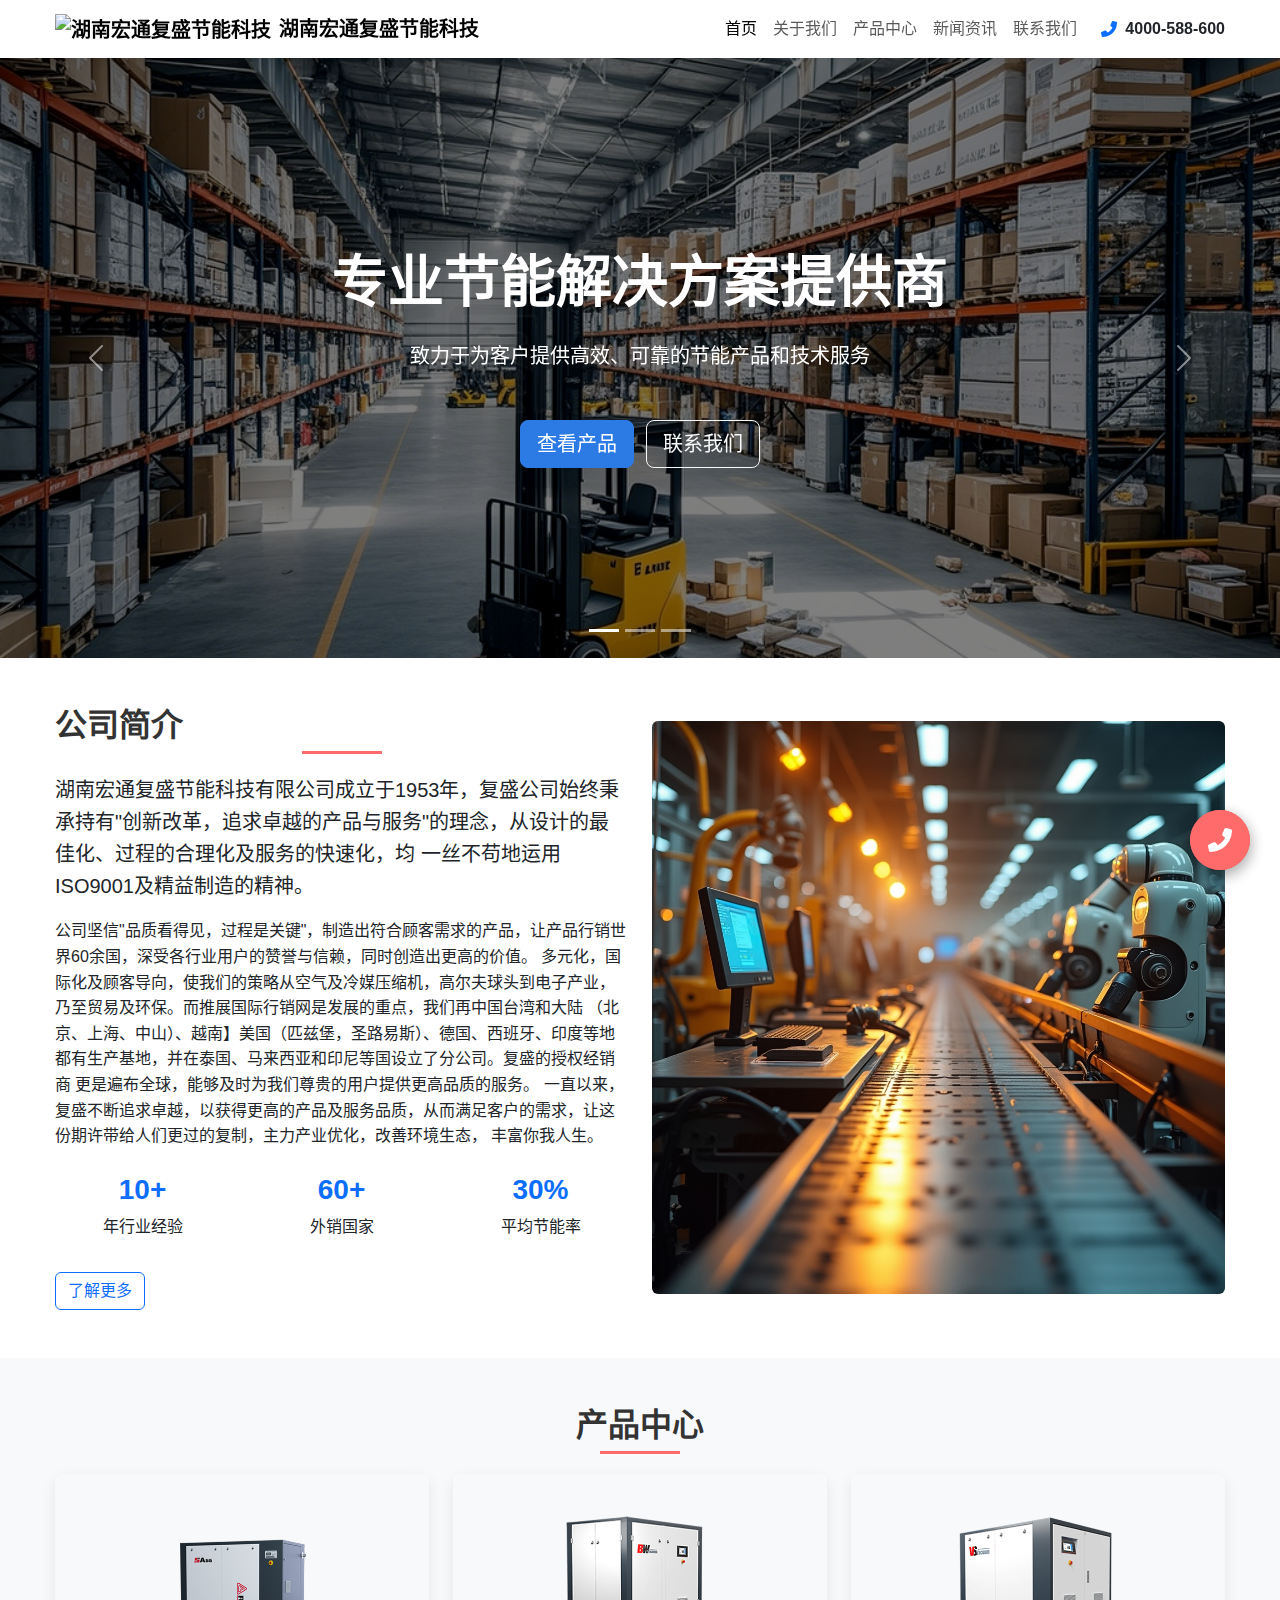
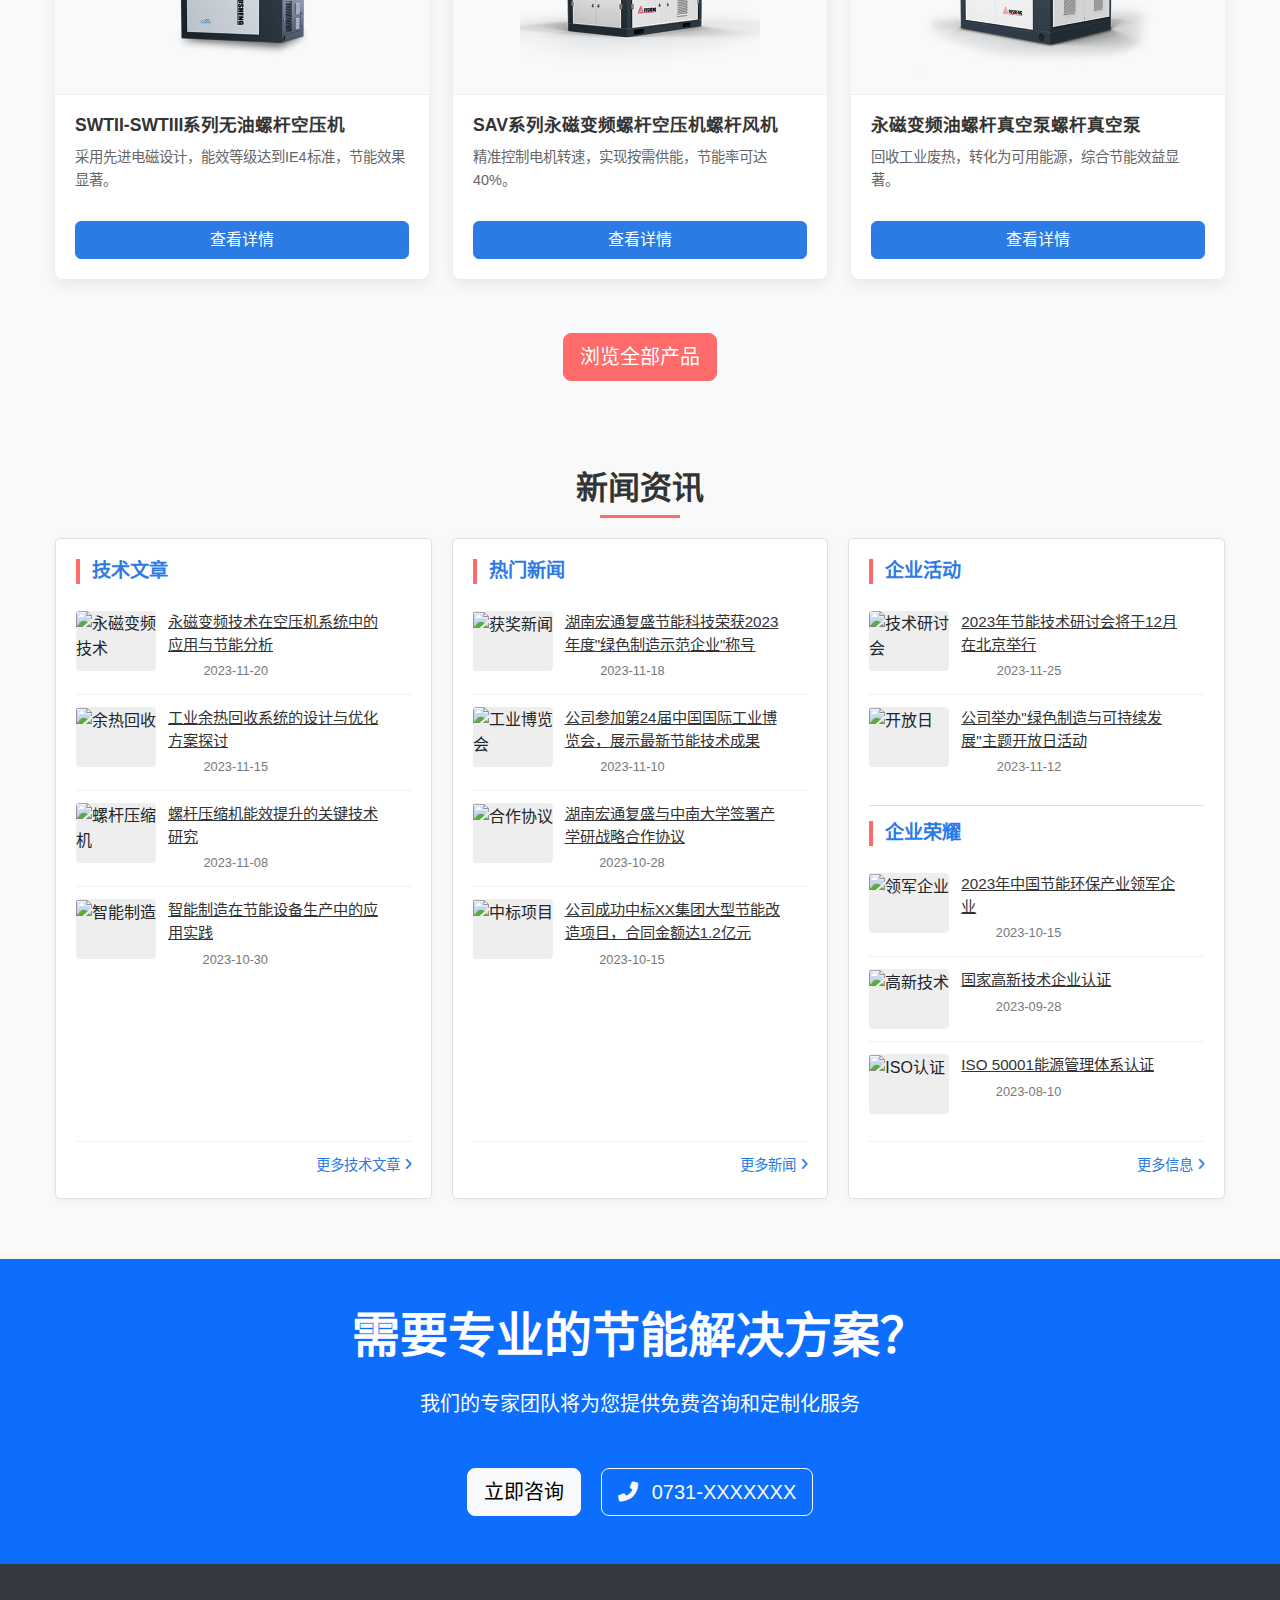
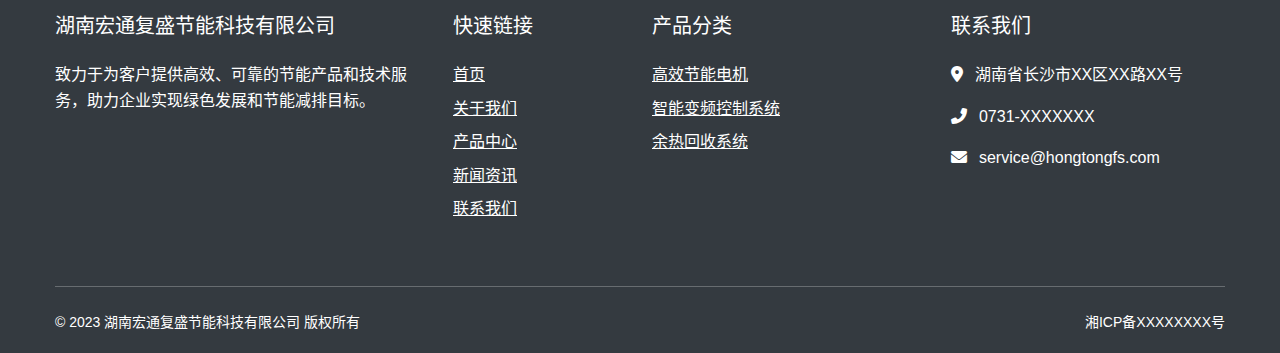
==== commit 6de236cd: "Add files via upload" ====
--- a/index.html
+++ b/index.html
@@ -7,826 +7,330 @@
     <title>湖南宏通复盛节能科技有限公司 - 专业节能解决方案提供商</title>
     <link rel="stylesheet" href="https://cdn.jsdelivr.net/npm/bootstrap@5.3.0/dist/css/bootstrap.min.css">
     <link rel="stylesheet" href="https://cdn.jsdelivr.net/npm/@fortawesome/fontawesome-free@6.0.0/css/all.min.css">
-    <style>
-        :root {
-            --primary-color: #1E6FBA;
-            --secondary-color: #4CAF50;
-            --accent-color: #FF6D00;
-        }
-
-        body {
-            font-family: "Microsoft YaHei", "微软雅黑", sans-serif;
-        }
-
-        .navbar {
-            background-color: white;
-            box-shadow: 0 2px 10px rgba(0, 0, 0, 0.1);
-        }
-
-        .navbar-brand {
-            font-weight: bold;
-            color: var(--primary-color);
-        }
-
-        .hero-section {
-            background: linear-gradient(rgba(0, 0, 0, 0.5), rgba(0, 0, 0, 0.5)), url('assets/image/BG08HFBnQA2D57hWkjujFA.webp') center/cover no-repeat;
-            color: white;
-            padding: 120px 0;
-            text-align: center;
-            min-height: 600px;
-            display: flex;
-            align-items: center;
-        }
-
-        @media (max-width: 768px) {
-            .hero-section {
-                padding: 80px 0;
-                min-height: 400px;
-            }
-        }
-
-        .section-title {
-            position: relative;
-            margin-bottom: 40px;
-            color: var(--primary-color);
-        }
-
-        .section-title:after {
-            content: "";
-            position: absolute;
-            bottom: -10px;
-            left: 50%;
-            transform: translateX(-50%);
-            width: 80px;
-            height: 3px;
-            background-color: var(--accent-color);
-        }
-
-        /* 产品卡片样式 */
-        .product-card {
-            border: none;
-            border-radius: 8px;
-            overflow: hidden;
-            transition: all 0.3s ease;
-            margin-bottom: 30px;
-            box-shadow: 0 5px 15px rgba(0, 0, 0, 0.08);
-            background: white;
-        }
-
-        .product-card:hover {
-            transform: translateY(-5px);
-            box-shadow: 0 10px 25px rgba(0, 0, 0, 0.15);
-        }
-
-        .product-card-img {
-            height: 220px;
-            object-fit: contain;
-            background: #f8f9fa;
-            padding: 20px;
-        }
-
-        .product-card-body {
-            padding: 20px;
-            border-top: 1px solid #eee;
-        }
-
-        .product-card-title {
-            font-size: 1.1rem;
-            font-weight: 600;
-            margin-bottom: 10px;
-            color: #333;
-        }
-
-        .product-card-text {
-            color: #666;
-            font-size: 0.9rem;
-            margin-bottom: 15px;
-            min-height: 60px;
-        }
-
-        /* 新闻列表样式 - 国企风格 */
-        .news-section {
-            padding: 60px 0;
-            background-color: #f9f9f9;
-        }
-
-        .news-list {
-            list-style: none;
-            padding: 0;
-        }
-
-        .news-item {
-            padding: 15px 0;
-            border-bottom: 1px solid #e0e0e0;
-            display: flex;
-            justify-content: space-between;
-            align-items: center;
-        }
-
-        .news-item:last-child {
-            border-bottom: none;
-        }
-
-        .news-title {
-            font-size: 1rem;
-            color: #333;
-            flex: 1;
-            margin-right: 20px;
-            font-weight: normal;
-        }
-
-        .news-title:hover {
-            color: var(--primary-color);
-            text-decoration: underline;
-        }
-
-        .news-date {
-            font-size: 0.85rem;
-            color: #999;
-            width: 100px;
-            text-align: right;
-        }
-
-        .more-news {
-            text-align: right;
-            margin-top: 20px;
-        }
-
-        .btn-primary {
-            background-color: var(--primary-color);
-            border-color: var(--primary-color);
-        }
-
-        .btn-accent {
-            background-color: var(--accent-color);
-            border-color: var(--accent-color);
-            color: white;
-        }
-
-        footer {
-            background-color: #343a40;
-            color: white;
-            padding: 50px 0 20px;
-        }
-
-        .floating-contact {
-            position: fixed;
-            bottom: 30px;
-            right: 30px;
-            z-index: 99;
-        }
-
-        .floating-contact .btn {
-            width: 60px;
-            height: 60px;
-            border-radius: 50%;
-            font-size: 24px;
-            box-shadow: 0 5px 15px rgba(0, 0, 0, 0.2);
-        }
-
-        /* 轮播图自适应调整 */
-        .carousel-item {
-            min-height: 600px;
-        }
-
-        @media (max-width: 768px) {
-            .carousel-item {
-                min-height: 400px;
-            }
-
-            .news-item {
-                flex-direction: column;
-                align-items: flex-start;
-            }
-
-            .news-date {
-                text-align: left;
-                margin-top: 5px;
-            }
-        }
-
-        /**/
-        :root {
-            --primary-color: #2c7be5;
-            --accent-color: #ff6b6b;
-            --font-title: 'Helvetica Neue', Arial, sans-serif;
-            --font-main: 'Segoe UI', Roboto, sans-serif;
-        }
-
-        body {
-            font-family: var(--font-main);
-            margin: 0;
-            padding: 0;
-            line-height: 1.6;
-        }
-
-        .container {
-            width: 100%;
-            max-width: 1200px;
-            margin: 0 auto;
-            padding: 0 15px;
-            box-sizing: border-box;
-        }
-
-        .section-title {
-            font-size: 2rem;
-            color: #333;
-            margin-bottom: 30px;
-            font-weight: 600;
-        }
-
-        .text-center {
-            text-align: center;
-        }
-
-        /* 新闻栏目主体样式 */
-        .news-columns {
-            padding: 40px 0;
-            background-color: #f9f9f9;
-        }
-
-        .news-column-container {
-            background: white;
-            padding: 20px;
-            border-radius: 5px;
-            border: 1px solid #e0e0e0;
-            height: 100%;
-            box-shadow: 0 2px 8px rgba(0, 0, 0, 0.05);
-            display: flex;
-            flex-direction: column;
-        }
-
-        .news-column-title {
-            font-family: var(--font-title);
-            font-size: 1.2rem;
-            color: var(--primary-color);
-            border-left: 4px solid var(--accent-color);
-            padding-left: 12px;
-            margin: 0 0 15px 0;
-            font-weight: 600;
-            line-height: 1.3;
-        }
-
-        /* 等高布局 */
-        .row-equal-height {
-            display: flex;
-            flex-wrap: wrap;
-            margin: 0 -10px;
-        }
-
-        .row-equal-height>[class*='col-'] {
-            display: flex;
-            flex-direction: column;
-            padding: 0 10px;
-            margin-bottom: 20px;
-        }
-
-        .col-md-4 {
-            flex: 0 0 33.333333%;
-            max-width: 33.333333%;
-        }
-
-        /* 新闻项通用样式 */
-        .news-list {
-            flex: 1;
-        }
-
-        .news-item {
-            padding: 12px 0;
-            border-bottom: 1px solid #f0f0f0;
-            display: flex;
-            align-items: flex-start;
-            transition: all 0.2s ease;
-        }
-
-        .news-item:hover {
-            background-color: #fafafa;
-        }
-
-        .news-item.with-image {
-            gap: 12px;
-        }
-
-        .news-image {
-            flex: 0 0 80px;
-            height: 60px;
-            overflow: hidden;
-            border-radius: 4px;
-            background: #eee;
-        }
-
-        .news-image img {
-            width: 100%;
-            height: 100%;
-            object-fit: cover;
-            transition: transform 0.3s ease;
-        }
-
-        .news-item:hover .news-image img {
-            transform: scale(1.05);
-        }
-
-        .news-content {
-            flex: 1;
-        }
-
-        .news-title {
-            font-size: 0.95rem;
-            color: #333;
-            display: block;
-            margin-bottom: 5px;
-            line-height: 1.5;
-            font-weight: 500;
-            transition: color 0.2s ease;
-        }
-
-        .news-title:hover {
-            color: var(--primary-color);
-            text-decoration: none;
-        }
-
-        .news-date {
-            font-size: 0.8rem;
-            color: #777;
-            display: block;
-            font-family: var(--font-main);
-        }
-
-        /* 第三列特殊样式 */
-        .third-column-content {
-            height: 100%;
-            display: flex;
-            flex-direction: column;
-        }
-
-        .sub-section {
-            flex: 1;
-            display: flex;
-            flex-direction: column;
-        }
-
-        .sub-section.with-border {
-            border-bottom: 1px solid #e0e0e0;
-            padding-bottom: 15px;
-            margin-bottom: 15px;
-        }
-
-        /* 更多链接 */
-        .more-link {
-            text-align: right;
-            margin-top: 15px;
-            padding-top: 10px;
-            border-top: 1px solid #f0f0f0;
-        }
-
-        .more-link a {
-            font-size: 0.9rem;
-            color: var(--primary-color);
-            font-family: var(--font-main);
-            font-weight: 500;
-            display: inline-flex;
-            align-items: center;
-            text-decoration: none;
-        }
-
-        .more-link a:hover {
-            text-decoration: underline;
-        }
-
-        .more-link i {
-            margin-left: 5px;
-            font-size: 0.8rem;
-        }
-
-        /* 响应式设计 */
-        @media (max-width: 768px) {
-            .row-equal-height {
-                display: block;
-            }
-
-            .col-md-4 {
-                flex: 0 0 100%;
-                max-width: 100%;
-            }
-
-            .row-equal-height>[class*='col-'] {
-                margin-bottom: 20px;
-                padding: 0;
-            }
-
-            .news-item.with-image {
-                flex-direction: column;
-            }
-
-            .news-image {
-                width: 100%;
-                margin-bottom: 10px;
-                flex: 0 0 auto;
-            }
-        }
-    </style>
+    <link rel="stylesheet" href="css/common.css">
 </head>
 
 <body>
-    <!-- 导航栏 -->
-    <nav class="navbar navbar-expand-lg navbar-light sticky-top">
-        <div class="container">
-            <a class="navbar-brand" href="index.html">
-                <img src="https://via.placeholder.com/150x50" alt="湖南宏通复盛节能科技" height="30"
-                    class="d-inline-block align-top me-2">
-                湖南宏通复盛节能科技
-            </a>
-            <button class="navbar-toggler" type="button" data-bs-toggle="collapse" data-bs-target="#navbarNav">
-                <span class="navbar-toggler-icon"></span>
+    <div id="header-placeholder"></div>
+    <main>
+        <!-- 首页轮播图 -->
+        <div id="mainCarousel" class="carousel slide" data-bs-ride="carousel">
+            <div class="carousel-indicators">
+                <button type="button" data-bs-target="#mainCarousel" data-bs-slide-to="0" class="active"></button>
+                <button type="button" data-bs-target="#mainCarousel" data-bs-slide-to="1"></button>
+                <button type="button" data-bs-target="#mainCarousel" data-bs-slide-to="2"></button>
+            </div>
+            <div class="carousel-inner">
+                <div class="carousel-item active">
+                    <div class="hero-section"
+                        style="background-image: linear-gradient(rgba(0,0,0,0.5), rgba(0,0,0,0.5)), url('assets/image/1.png')">
+                        <div class="container">
+                            <h1 class="display-4 fw-bold mb-4">专业节能解决方案提供商</h1>
+                            <p class="lead mb-5">致力于为客户提供高效、可靠的节能产品和技术服务</p>
+                            <a href="products.html" class="btn btn-primary btn-lg me-2">查看产品</a>
+                            <a href="contact.html" class="btn btn-outline-light btn-lg">联系我们</a>
+                        </div>
+                    </div>
+                </div>
+                <div class="carousel-item">
+                    <div class="hero-section"
+                        style="background-image: linear-gradient(rgba(0,0,0,0.5), rgba(0,0,0,0.5)), url('assets/image/_tFRxA1oRketdFICW4u4nA.webp')">
+                        <div class="container">
+                            <h1 class="display-4 fw-bold mb-4">创新节能技术</h1>
+                            <p class="lead mb-5">节能效率提升30%-50%，助力企业绿色发展</p>
+                            <a href="cases.html" class="btn btn-accent btn-lg">查看案例</a>
+                        </div>
+                    </div>
+                </div>
+                <div class="carousel-item">
+                    <div class="hero-section"
+                        style="background-image: linear-gradient(rgba(0,0,0,0.5), rgba(0,0,0,0.5)), url('assets/image/BG08HFBnQA2D57hWkjujFA.webp')">
+                        <div class="container">
+                            <h1 class="display-4 fw-bold mb-4">专业团队服务</h1>
+                            <p class="lead mb-5">10年行业经验，服务超过500家企业</p>
+                            <a href="about.html" class="btn btn-primary btn-lg">了解我们</a>
+                        </div>
+                    </div>
+                </div>
+            </div>
+            <button class="carousel-control-prev" type="button" data-bs-target="#mainCarousel" data-bs-slide="prev">
+                <span class="carousel-control-prev-icon"></span>
             </button>
-            <div class="collapse navbar-collapse" id="navbarNav">
-                <ul class="navbar-nav ms-auto">
-                    <li class="nav-item">
-                        <a class="nav-link active" href="index.html">首页</a>
-                    </li>
-                    <li class="nav-item">
-                        <a class="nav-link" href="about.html">关于我们</a>
-                    </li>
-                    <li class="nav-item">
-                        <a class="nav-link" href="products.html">产品中心</a>
-                    </li>
-                    <li class="nav-item">
-                        <a class="nav-link" href="news.html">新闻资讯</a>
-                    </li>
-                    <li class="nav-item">
-                        <a class="nav-link" href="contact.html">联系我们</a>
-                    </li>
-                </ul>
-                <div class="d-flex align-items-center ms-3">
-                    <i class="fas fa-phone-alt text-primary me-2"></i>
-                    <span class="fw-bold">4000-588-600</span>
-                </div>
-            </div>
+            <button class="carousel-control-next" type="button" data-bs-target="#mainCarousel" data-bs-slide="next">
+                <span class="carousel-control-next-icon"></span>
+            </button>
         </div>
-    </nav>
-
-    <!-- 首页轮播图 -->
-    <div id="mainCarousel" class="carousel slide" data-bs-ride="carousel">
-        <div class="carousel-indicators">
-            <button type="button" data-bs-target="#mainCarousel" data-bs-slide-to="0" class="active"></button>
-            <button type="button" data-bs-target="#mainCarousel" data-bs-slide-to="1"></button>
-            <button type="button" data-bs-target="#mainCarousel" data-bs-slide-to="2"></button>
-        </div>
-        <div class="carousel-inner">
-            <div class="carousel-item active">
-                <div class="hero-section"
-                    style="background-image: linear-gradient(rgba(0,0,0,0.5), rgba(0,0,0,0.5)), url('assets/image/1.png')">
-                    <div class="container">
-                        <h1 class="display-4 fw-bold mb-4">专业节能解决方案提供商</h1>
-                        <p class="lead mb-5">致力于为客户提供高效、可靠的节能产品和技术服务</p>
-                        <a href="products.html" class="btn btn-primary btn-lg me-2">查看产品</a>
-                        <a href="contact.html" class="btn btn-outline-light btn-lg">联系我们</a>
-                    </div>
-                </div>
-            </div>
-            <div class="carousel-item">
-                <div class="hero-section"
-                    style="background-image: linear-gradient(rgba(0,0,0,0.5), rgba(0,0,0,0.5)), url('assets/image/_tFRxA1oRketdFICW4u4nA.webp')">
-                    <div class="container">
-                        <h1 class="display-4 fw-bold mb-4">创新节能技术</h1>
-                        <p class="lead mb-5">节能效率提升30%-50%，助力企业绿色发展</p>
-                        <a href="cases.html" class="btn btn-accent btn-lg">查看案例</a>
-                    </div>
-                </div>
-            </div>
-            <div class="carousel-item">
-                <div class="hero-section"
-                    style="background-image: linear-gradient(rgba(0,0,0,0.5), rgba(0,0,0,0.5)), url('assets/image/BG08HFBnQA2D57hWkjujFA.webp')">
-                    <div class="container">
-                        <h1 class="display-4 fw-bold mb-4">专业团队服务</h1>
-                        <p class="lead mb-5">10年行业经验，服务超过500家企业</p>
-                        <a href="about.html" class="btn btn-primary btn-lg">了解我们</a>
-                    </div>
-                </div>
-            </div>
-        </div>
-        <button class="carousel-control-prev" type="button" data-bs-target="#mainCarousel" data-bs-slide="prev">
-            <span class="carousel-control-prev-icon"></span>
-        </button>
-        <button class="carousel-control-next" type="button" data-bs-target="#mainCarousel" data-bs-slide="next">
-            <span class="carousel-control-next-icon"></span>
-        </button>
-    </div>
-
-    <!-- 公司简介 -->
-    <section class="py-5">
-        <div class="container">
-            <div class="row align-items-center">
-                <div class="col-lg-6 mb-4 mb-lg-0">
-                    <h2 class="section-title">公司简介</h2>
-                    <p class="lead">湖南宏通复盛节能科技有限公司成立于1953年，复盛公司始终秉承持有"创新改革，追求卓越的产品与服务"的理念，从设计的最佳化、过程的合理化及服务的快速化，均
-                        一丝不苟地运用ISO9001及精益制造的精神。
-                    </p>
-                    <p>公司坚信"品质看得见，过程是关键"，制造出符合顾客需求的产品，让产品行销世界60余国，深受各行业用户的赞誉与信赖，同时创造出更高的价值。
-                        多元化，国际化及顾客导向，使我们的策略从空气及冷媒压缩机，高尔夫球头到电子产业，乃至贸易及环保。而推展国际行销网是发展的重点，我们再中国台湾和大陆
-                        （北京、上海、中山）、越南】美国（匹兹堡，圣路易斯）、德国、西班牙、印度等地都有生产基地，并在泰国、马来西亚和印尼等国设立了分公司。复盛的授权经销商
-                        更是遍布全球，能够及时为我们尊贵的用户提供更高品质的服务。
-                        一直以来，复盛不断追求卓越，以获得更高的产品及服务品质，从而满足客户的需求，让这份期许带给人们更过的复制，主力产业优化，改善环境生态，
-                        丰富你我人生。
-                    </p>
-                    <div class="row mt-4">
-                        <div class="col-4 text-center">
-                            <h3 class="text-primary fw-bold">10+</h3>
-                            <p>年行业经验</p>
-                        </div>
-                        <div class="col-4 text-center">
-                            <h3 class="text-primary fw-bold">60+</h3>
-                            <p>外销国家</p>
-                        </div>
-                        <div class="col-4 text-center">
-                            <h3 class="text-primary fw-bold">30%</h3>
-                            <p>平均节能率</p>
-                        </div>
-                    </div>
-                    <a href="about.html" class="btn btn-outline-primary mt-3">了解更多</a>
-                </div>
-                <div class="col-lg-6">
-                    <img src="assets/image/pro.jpg" alt="公司简介" class="img-fluid rounded">
-                </div>
-            </div>
-        </div>
-    </section>
-
-    <!-- 产品展示 -->
-    <section class="py-5 bg-light">
-        <div class="container">
-            <h2 class="section-title text-center">产品中心</h2>
-            <div class="row">
-                <div class="col-md-4">
-                    <div class="product-card">
-                        <img src="assets/image/Air_Compressor__去背圖_.png" class="card-img-top product-card-img"
-                            alt="节能产品1">
-                        <div class="product-card-body">
-                            <h5 class="product-card-title">SWTII-SWTIII系列无油螺杆空压机</h5>
-                            <p class="product-card-text">采用先进电磁设计，能效等级达到IE4标准，节能效果显著。</p>
-                            <a href="product-detail.html" class="btn btn-primary w-100">查看详情</a>
-                        </div>
-                    </div>
-                </div>
-                <div class="col-md-4">
-                    <div class="product-card">
-                        <img src="assets/image/RENTAL_BWV01__去背圖_002.png" class="card-img-top product-card-img"
-                            alt="节能产品2">
-                        <div class="product-card-body">
-                            <h5 class="product-card-title">SAV系列永磁变频螺杆空压机螺杆风机</h5>
-                            <p class="product-card-text">精准控制电机转速，实现按需供能，节能率可达40%。</p>
-                            <a href="product-detail.html" class="btn btn-primary w-100">查看详情</a>
-                        </div>
-                    </div>
-                </div>
-                <div class="col-md-4">
-                    <div class="product-card">
-                        <img src="assets/image/RENTAL_VSV01__去背圖_002.png" class="card-img-top product-card-img"
-                            alt="节能产品3">
-                        <div class="product-card-body">
-                            <h5 class="product-card-title">永磁变频油螺杆真空泵螺杆真空泵</h5>
-                            <p class="product-card-text">回收工业废热，转化为可用能源，综合节能效益显著。</p>
-                            <a href="product-detail.html" class="btn btn-primary w-100">查看详情</a>
-                        </div>
-                    </div>
-                </div>
-            </div>
-            <div class="text-center mt-4">
-                <a href="products.html" class="btn btn-accent btn-lg">浏览全部产品</a>
-            </div>
-        </div>
-    </section>
-
-    <section class="news-columns">
-        <div class="container">
-            <h2 class="section-title text-center">新闻资讯</h2>
-            <div class="row row-equal-height">
-                
-                <!-- 第一列：技术文章 -->
-                <div class="col-md-4">
-                    <div class="news-column-container">
-                        <h3 class="news-column-title">技术文章</h3>
-                        <div class="news-list">
-                            <div class="news-item with-image">
-                                <div class="news-image">
-                                    <img src="https://via.placeholder.com/80x60?text=技术1" alt="永磁变频技术">
-                                </div>
-                                <div class="news-content">
-                                    <a href="#" class="news-title">永磁变频技术在空压机系统中的应用与节能分析</a>
-                                    <span class="news-date">2023-11-20</span>
-                                </div>
-                            </div>
-                            <div class="news-item with-image">
-                                <div class="news-image">
-                                    <img src="https://via.placeholder.com/80x60?text=技术2" alt="余热回收">
-                                </div>
-                                <div class="news-content">
-                                    <a href="#" class="news-title">工业余热回收系统的设计与优化方案探讨</a>
-                                    <span class="news-date">2023-11-15</span>
-                                </div>
-                            </div>
-                            <div class="news-item with-image">
-                                <div class="news-image">
-                                    <img src="https://via.placeholder.com/80x60?text=技术3" alt="螺杆压缩机">
-                                </div>
-                                <div class="news-content">
-                                    <a href="#" class="news-title">螺杆压缩机能效提升的关键技术研究</a>
-                                    <span class="news-date">2023-11-08</span>
-                                </div>
-                            </div>
-                            <div class="news-item with-image">
-                                <div class="news-image">
-                                    <img src="https://via.placeholder.com/80x60?text=技术4" alt="智能制造">
-                                </div>
-                                <div class="news-content">
-                                    <a href="#" class="news-title">智能制造在节能设备生产中的应用实践</a>
-                                    <span class="news-date">2023-10-30</span>
-                                </div>
-                            </div>
-                        </div>
-                        <div class="more-link">
-                            <a href="#">更多技术文章 <i class="fas fa-angle-right"></i></a>
-                        </div>
-                    </div>
-                </div>
-                
-                <!-- 第二列：热门新闻 -->
-                <div class="col-md-4">
-                    <div class="news-column-container">
-                        <h3 class="news-column-title">热门新闻</h3>
-                        <div class="news-list">
-                            <div class="news-item with-image">
-                                <div class="news-image">
-                                    <img src="https://via.placeholder.com/80x60?text=新闻1" alt="获奖新闻">
-                                </div>
-                                <div class="news-content">
-                                    <a href="#" class="news-title">湖南宏通复盛节能科技荣获2023年度"绿色制造示范企业"称号</a>
-                                    <span class="news-date">2023-11-18</span>
-                                </div>
-                            </div>
-                            <div class="news-item with-image">
-                                <div class="news-image">
-                                    <img src="https://via.placeholder.com/80x60?text=新闻2" alt="工业博览会">
-                                </div>
-                                <div class="news-content">
-                                    <a href="#" class="news-title">公司参加第24届中国国际工业博览会，展示最新节能技术成果</a>
-                                    <span class="news-date">2023-11-10</span>
-                                </div>
-                            </div>
-                            <div class="news-item with-image">
-                                <div class="news-image">
-                                    <img src="https://via.placeholder.com/80x60?text=新闻3" alt="合作协议">
-                                </div>
-                                <div class="news-content">
-                                    <a href="#" class="news-title">湖南宏通复盛与中南大学签署产学研战略合作协议</a>
-                                    <span class="news-date">2023-10-28</span>
-                                </div>
-                            </div>
-                            <div class="news-item with-image">
-                                <div class="news-image">
-                                    <img src="https://via.placeholder.com/80x60?text=新闻4" alt="中标项目">
-                                </div>
-                                <div class="news-content">
-                                    <a href="#" class="news-title">公司成功中标XX集团大型节能改造项目，合同金额达1.2亿元</a>
-                                    <span class="news-date">2023-10-15</span>
-                                </div>
-                            </div>
-                        </div>
-                        <div class="more-link">
-                            <a href="#">更多新闻 <i class="fas fa-angle-right"></i></a>
-                        </div>
-                    </div>
-                </div>
-                
-                <!-- 第三列：活动 + 企业荣耀 -->
-                <div class="col-md-4">
-                    <div class="news-column-container">
-                        <div class="third-column-content">
-                            <!-- 上部：企业活动 -->
-                            <div class="sub-section with-border">
-                                <h3 class="news-column-title">企业活动</h3>
-                                <div class="news-list">
-                                    <div class="news-item with-image">
-                                        <div class="news-image">
-                                            <img src="https://via.placeholder.com/80x60?text=活动1" alt="技术研讨会">
-                                        </div>
-                                        <div class="news-content">
-                                            <a href="#" class="news-title">2023年节能技术研讨会将于12月在北京举行</a>
-                                            <span class="news-date">2023-11-25</span>
-                                        </div>
-                                    </div>
-                                    <div class="news-item with-image">
-                                        <div class="news-image">
-                                            <img src="https://via.placeholder.com/80x60?text=活动2" alt="开放日">
-                                        </div>
-                                        <div class="news-content">
-                                            <a href="#" class="news-title">公司举办"绿色制造与可持续发展"主题开放日活动</a>
-                                            <span class="news-date">2023-11-12</span>
-                                        </div>
-                                    </div>
-                                </div>
-                            </div>
-                            
-                            <!-- 下部：企业荣耀 -->
-                            <div class="sub-section">
-                                <h3 class="news-column-title">企业荣耀</h3>
-                                <div class="news-list">
-                                    <div class="news-item with-image">
-                                        <div class="news-image">
-                                            <img src="https://via.placeholder.com/80x60?text=荣誉1" alt="领军企业">
-                                        </div>
-                                        <div class="news-content">
-                                            <a href="#" class="news-title">2023年中国节能环保产业领军企业</a>
-                                            <span class="news-date">2023-10-15</span>
-                                        </div>
-                                    </div>
-                                    <div class="news-item with-image">
-                                        <div class="news-image">
-                                            <img src="https://via.placeholder.com/80x60?text=荣誉2" alt="高新技术">
-                                        </div>
-                                        <div class="news-content">
-                                            <a href="#" class="news-title">国家高新技术企业认证</a>
-                                            <span class="news-date">2023-09-28</span>
-                                        </div>
-                                    </div>
-                                    <div class="news-item with-image">
-                                        <div class="news-image">
-                                            <img src="https://via.placeholder.com/80x60?text=荣誉3" alt="ISO认证">
-                                        </div>
-                                        <div class="news-content">
-                                            <a href="#" class="news-title">ISO 50001能源管理体系认证</a>
-                                            <span class="news-date">2023-08-10</span>
-                                        </div>
-                                    </div>
-                                </div>
-                            </div>
-                        </div>
-                        <div class="more-link">
-                            <a href="#">更多信息 <i class="fas fa-angle-right"></i></a>
-                        </div>
-                    </div>
-                </div>
-            </div>
-        </div>
-    </section>
-
-    <!-- 联系我们CTA -->
-    <section class="py-5 bg-primary text-white">
-        <div class="container text-center">
-            <h2 class="display-5 fw-bold mb-4">需要专业的节能解决方案？</h2>
-            <p class="lead mb-5">我们的专家团队将为您提供免费咨询和定制化服务</p>
-            <a href="contact.html" class="btn btn-light btn-lg me-3">立即咨询</a>
-            <a href="tel:0731-XXXXXXX" class="btn btn-outline-light btn-lg"><i class="fas fa-phone-alt me-2"></i>
-                0731-XXXXXXX</a>
-        </div>
-    </section>
-
+
+        <!-- 公司简介 -->
+        <section class="py-5">
+            <div class="container">
+                <div class="row align-items-center">
+                    <div class="col-lg-6 mb-4 mb-lg-0">
+                        <h2 class="section-title">公司简介</h2>
+                        <p class="lead">湖南宏通复盛节能科技有限公司成立于1953年，复盛公司始终秉承持有"创新改革，追求卓越的产品与服务"的理念，从设计的最佳化、过程的合理化及服务的快速化，均
+                            一丝不苟地运用ISO9001及精益制造的精神。
+                        </p>
+                        <p>公司坚信"品质看得见，过程是关键"，制造出符合顾客需求的产品，让产品行销世界60余国，深受各行业用户的赞誉与信赖，同时创造出更高的价值。
+                            多元化，国际化及顾客导向，使我们的策略从空气及冷媒压缩机，高尔夫球头到电子产业，乃至贸易及环保。而推展国际行销网是发展的重点，我们再中国台湾和大陆
+                            （北京、上海、中山）、越南】美国（匹兹堡，圣路易斯）、德国、西班牙、印度等地都有生产基地，并在泰国、马来西亚和印尼等国设立了分公司。复盛的授权经销商
+                            更是遍布全球，能够及时为我们尊贵的用户提供更高品质的服务。
+                            一直以来，复盛不断追求卓越，以获得更高的产品及服务品质，从而满足客户的需求，让这份期许带给人们更过的复制，主力产业优化，改善环境生态，
+                            丰富你我人生。
+                        </p>
+                        <div class="row mt-4">
+                            <div class="col-4 text-center">
+                                <h3 class="text-primary fw-bold">10+</h3>
+                                <p>年行业经验</p>
+                            </div>
+                            <div class="col-4 text-center">
+                                <h3 class="text-primary fw-bold">60+</h3>
+                                <p>外销国家</p>
+                            </div>
+                            <div class="col-4 text-center">
+                                <h3 class="text-primary fw-bold">30%</h3>
+                                <p>平均节能率</p>
+                            </div>
+                        </div>
+                        <a href="about.html" class="btn btn-outline-primary mt-3">了解更多</a>
+                    </div>
+                    <div class="col-lg-6">
+                        <img src="assets/image/pro.jpg" alt="公司简介" class="img-fluid rounded">
+                    </div>
+                </div>
+            </div>
+        </section>
+
+        <!-- 产品展示 -->
+        <section class="py-5 bg-light">
+            <div class="container">
+                <h2 class="section-title text-center">产品中心</h2>
+                <div class="row">
+                    <div class="col-md-4">
+                        <div class="product-card">
+                            <img src="assets/image/Air_Compressor__去背圖_.png" class="card-img-top product-card-img"
+                                alt="节能产品1">
+                            <div class="product-card-body">
+                                <h5 class="product-card-title">SWTII-SWTIII系列无油螺杆空压机</h5>
+                                <p class="product-card-text">采用先进电磁设计，能效等级达到IE4标准，节能效果显著。</p>
+                                <a href="product-detail.html" class="btn btn-primary w-100">查看详情</a>
+                            </div>
+                        </div>
+                    </div>
+                    <div class="col-md-4">
+                        <div class="product-card">
+                            <img src="assets/image/RENTAL_BWV01__去背圖_002.png" class="card-img-top product-card-img"
+                                alt="节能产品2">
+                            <div class="product-card-body">
+                                <h5 class="product-card-title">SAV系列永磁变频螺杆空压机螺杆风机</h5>
+                                <p class="product-card-text">精准控制电机转速，实现按需供能，节能率可达40%。</p>
+                                <a href="product-detail.html" class="btn btn-primary w-100">查看详情</a>
+                            </div>
+                        </div>
+                    </div>
+                    <div class="col-md-4">
+                        <div class="product-card">
+                            <img src="assets/image/RENTAL_VSV01__去背圖_002.png" class="card-img-top product-card-img"
+                                alt="节能产品3">
+                            <div class="product-card-body">
+                                <h5 class="product-card-title">永磁变频油螺杆真空泵螺杆真空泵</h5>
+                                <p class="product-card-text">回收工业废热，转化为可用能源，综合节能效益显著。</p>
+                                <a href="product-detail.html" class="btn btn-primary w-100">查看详情</a>
+                            </div>
+                        </div>
+                    </div>
+                </div>
+                <div class="text-center mt-4">
+                    <a href="products.html" class="btn btn-accent btn-lg">浏览全部产品</a>
+                </div>
+            </div>
+        </section>
+
+        <section class="news-columns">
+            <div class="container">
+                <h2 class="section-title text-center">新闻资讯</h2>
+                <div class="row row-equal-height">
+
+                    <!-- 第一列：技术文章 -->
+                    <div class="col-md-4">
+                        <div class="news-column-container">
+                            <h3 class="news-column-title">技术文章</h3>
+                            <div class="news-list">
+                                <div class="news-item with-image">
+                                    <div class="news-image">
+                                        <img src="https://via.placeholder.com/80x60?text=技术1" alt="永磁变频技术">
+                                    </div>
+                                    <div class="news-content">
+                                        <a href="#" class="news-title">永磁变频技术在空压机系统中的应用与节能分析</a>
+                                        <span class="news-date">2023-11-20</span>
+                                    </div>
+                                </div>
+                                <div class="news-item with-image">
+                                    <div class="news-image">
+                                        <img src="https://via.placeholder.com/80x60?text=技术2" alt="余热回收">
+                                    </div>
+                                    <div class="news-content">
+                                        <a href="#" class="news-title">工业余热回收系统的设计与优化方案探讨</a>
+                                        <span class="news-date">2023-11-15</span>
+                                    </div>
+                                </div>
+                                <div class="news-item with-image">
+                                    <div class="news-image">
+                                        <img src="https://via.placeholder.com/80x60?text=技术3" alt="螺杆压缩机">
+                                    </div>
+                                    <div class="news-content">
+                                        <a href="#" class="news-title">螺杆压缩机能效提升的关键技术研究</a>
+                                        <span class="news-date">2023-11-08</span>
+                                    </div>
+                                </div>
+                                <div class="news-item with-image">
+                                    <div class="news-image">
+                                        <img src="https://via.placeholder.com/80x60?text=技术4" alt="智能制造">
+                                    </div>
+                                    <div class="news-content">
+                                        <a href="#" class="news-title">智能制造在节能设备生产中的应用实践</a>
+                                        <span class="news-date">2023-10-30</span>
+                                    </div>
+                                </div>
+                            </div>
+                            <div class="more-link">
+                                <a href="#">更多技术文章 <i class="fas fa-angle-right"></i></a>
+                            </div>
+                        </div>
+                    </div>
+
+                    <!-- 第二列：热门新闻 -->
+                    <div class="col-md-4">
+                        <div class="news-column-container">
+                            <h3 class="news-column-title">热门新闻</h3>
+                            <div class="news-list">
+                                <div class="news-item with-image">
+                                    <div class="news-image">
+                                        <img src="https://via.placeholder.com/80x60?text=新闻1" alt="获奖新闻">
+                                    </div>
+                                    <div class="news-content">
+                                        <a href="#" class="news-title">湖南宏通复盛节能科技荣获2023年度"绿色制造示范企业"称号</a>
+                                        <span class="news-date">2023-11-18</span>
+                                    </div>
+                                </div>
+                                <div class="news-item with-image">
+                                    <div class="news-image">
+                                        <img src="https://via.placeholder.com/80x60?text=新闻2" alt="工业博览会">
+                                    </div>
+                                    <div class="news-content">
+                                        <a href="#" class="news-title">公司参加第24届中国国际工业博览会，展示最新节能技术成果</a>
+                                        <span class="news-date">2023-11-10</span>
+                                    </div>
+                                </div>
+                                <div class="news-item with-image">
+                                    <div class="news-image">
+                                        <img src="https://via.placeholder.com/80x60?text=新闻3" alt="合作协议">
+                                    </div>
+                                    <div class="news-content">
+                                        <a href="#" class="news-title">湖南宏通复盛与中南大学签署产学研战略合作协议</a>
+                                        <span class="news-date">2023-10-28</span>
+                                    </div>
+                                </div>
+                                <div class="news-item with-image">
+                                    <div class="news-image">
+                                        <img src="https://via.placeholder.com/80x60?text=新闻4" alt="中标项目">
+                                    </div>
+                                    <div class="news-content">
+                                        <a href="#" class="news-title">公司成功中标XX集团大型节能改造项目，合同金额达1.2亿元</a>
+                                        <span class="news-date">2023-10-15</span>
+                                    </div>
+                                </div>
+                            </div>
+                            <div class="more-link">
+                                <a href="#">更多新闻 <i class="fas fa-angle-right"></i></a>
+                            </div>
+                        </div>
+                    </div>
+
+                    <!-- 第三列：活动 + 企业荣耀 -->
+                    <div class="col-md-4">
+                        <div class="news-column-container">
+                            <div class="third-column-content">
+                                <!-- 上部：企业活动 -->
+                                <div class="sub-section with-border">
+                                    <h3 class="news-column-title">企业活动</h3>
+                                    <div class="news-list">
+                                        <div class="news-item with-image">
+                                            <div class="news-image">
+                                                <img src="https://via.placeholder.com/80x60?text=活动1" alt="技术研讨会">
+                                            </div>
+                                            <div class="news-content">
+                                                <a href="#" class="news-title">2023年节能技术研讨会将于12月在北京举行</a>
+                                                <span class="news-date">2023-11-25</span>
+                                            </div>
+                                        </div>
+                                        <div class="news-item with-image">
+                                            <div class="news-image">
+                                                <img src="https://via.placeholder.com/80x60?text=活动2" alt="开放日">
+                                            </div>
+                                            <div class="news-content">
+                                                <a href="#" class="news-title">公司举办"绿色制造与可持续发展"主题开放日活动</a>
+                                                <span class="news-date">2023-11-12</span>
+                                            </div>
+                                        </div>
+                                    </div>
+                                </div>
+
+                                <!-- 下部：企业荣耀 -->
+                                <div class="sub-section">
+                                    <h3 class="news-column-title">企业荣耀</h3>
+                                    <div class="news-list">
+                                        <div class="news-item with-image">
+                                            <div class="news-image">
+                                                <img src="https://via.placeholder.com/80x60?text=荣誉1" alt="领军企业">
+                                            </div>
+                                            <div class="news-content">
+                                                <a href="#" class="news-title">2023年中国节能环保产业领军企业</a>
+                                                <span class="news-date">2023-10-15</span>
+                                            </div>
+                                        </div>
+                                        <div class="news-item with-image">
+                                            <div class="news-image">
+                                                <img src="https://via.placeholder.com/80x60?text=荣誉2" alt="高新技术">
+                                            </div>
+                                            <div class="news-content">
+                                                <a href="#" class="news-title">国家高新技术企业认证</a>
+                                                <span class="news-date">2023-09-28</span>
+                                            </div>
+                                        </div>
+                                        <div class="news-item with-image">
+                                            <div class="news-image">
+                                                <img src="https://via.placeholder.com/80x60?text=荣誉3" alt="ISO认证">
+                                            </div>
+                                            <div class="news-content">
+                                                <a href="#" class="news-title">ISO 50001能源管理体系认证</a>
+                                                <span class="news-date">2023-08-10</span>
+                                            </div>
+                                        </div>
+                                    </div>
+                                </div>
+                            </div>
+                            <div class="more-link">
+                                <a href="#">更多信息 <i class="fas fa-angle-right"></i></a>
+                            </div>
+                        </div>
+                    </div>
+                </div>
+            </div>
+        </section>
+
+        <!-- 联系我们CTA -->
+        <section class="py-5 bg-primary text-white">
+            <div class="container text-center">
+                <h2 class="display-5 fw-bold mb-4">需要专业的节能解决方案？</h2>
+                <p class="lead mb-5">我们的专家团队将为您提供免费咨询和定制化服务</p>
+                <a href="contact.html" class="btn btn-light btn-lg me-3">立即咨询</a>
+                <a href="tel:0731-XXXXXXX" class="btn btn-outline-light btn-lg"><i class="fas fa-phone-alt me-2"></i>
+                    0731-XXXXXXX</a>
+            </div>
+        </section>
+    </main>
     <!-- 页脚 -->
-    <footer>
-        <div class="container">
-            <div class="row">
-                <div class="col-lg-4 mb-4">
-                    <h5 class="mb-4">湖南宏通复盛节能科技有限公司</h5>
-                    <p>致力于为客户提供高效、可靠的节能产品和技术服务，助力企业实现绿色发展和节能减排目标。</p>
-                </div>
-                <div class="col-lg-2 col-md-6 mb-4">
-                    <h5 class="mb-4">快速链接</h5>
-                    <ul class="list-unstyled">
-                        <li class="mb-2"><a href="index.html" class="text-white">首页</a></li>
-                        <li class="mb-2"><a href="about.html" class="text-white">关于我们</a></li>
-                        <li class="mb-2"><a href="products.html" class="text-white">产品中心</a></li>
-                        <li class="mb-2"><a href="news.html" class="text-white">新闻资讯</a></li>
-                        <li class="mb-2"><a href="contact.html" class="text-white">联系我们</a></li>
-                    </ul>
-                </div>
-                <div class="col-lg-3 col-md-6 mb-4">
-                    <h5 class="mb-4">产品分类</h5>
-                    <ul class="list-unstyled">
-                        <li class="mb-2"><a href="#" class="text-white">高效节能电机</a></li>
-                        <li class="mb-2"><a href="#" class="text-white">智能变频控制系统</a></li>
-                        <li class="mb-2"><a href="#" class="text-white">余热回收系统</a></li>
-                    </ul>
-                </div>
-                <div class="col-lg-3 mb-4">
-                    <h5 class="mb-4">联系我们</h5>
-                    <div>
-                        <p><i class="fas fa-map-marker-alt me-2"></i> 湖南省长沙市XX区XX路XX号</p>
-                        <p><i class="fas fa-phone-alt me-2"></i> 0731-XXXXXXX</p>
-                        <p><i class="fas fa-envelope me-2"></i> service@hongtongfs.com</p>
-                    </div>
-                </div>
-            </div>
-            <hr class="my-4 bg-secondary">
-            <div class="row">
-                <div class="col-md-6 text-center text-md-start">
-                    <p class="small mb-0">© 2023 湖南宏通复盛节能科技有限公司 版权所有</p>
-                </div>
-                <div class="col-md-6 text-center text-md-end">
-                    <p class="small mb-0">湘ICP备XXXXXXXX号</p>
-                </div>
-            </div>
-        </div>
-    </footer>
+    <div id="footer-placeholder"></div>
 
     <!-- 浮动联系按钮 -->
     <div class="floating-contact">
@@ -835,26 +339,10 @@
         </a>
     </div>
 
+    <script src="https://cdnjs.cloudflare.com/ajax/libs/jquery/3.7.1/jquery.min.js"></script>
     <script src="https://cdn.jsdelivr.net/npm/bootstrap@5.3.0/dist/js/bootstrap.bundle.min.js"></script>
-    <script>
-        // 激活轮播图自动播放
-        var myCarousel = document.querySelector('#mainCarousel')
-        var carousel = new bootstrap.Carousel(myCarousel, {
-            interval: 5000,
-            wrap: true
-        })
-
-        // 滚动时导航栏效果
-        window.addEventListener('scroll', function () {
-            if (window.scrollY > 100) {
-                document.querySelector('.navbar').classList.add('shadow-sm')
-                document.querySelector('.navbar').classList.add('bg-white')
-            } else {
-                document.querySelector('.navbar').classList.remove('shadow-sm')
-                document.querySelector('.navbar').classList.remove('bg-white')
-            }
-        })
-    </script>
+    <script src="js/main.js"></script>
+    <script src="js/mob.js"></script>
 </body>
 
 </html>--- a/css/common.css
+++ b/css/common.css
@@ -0,0 +1,146 @@
+/* ===== 全局变量和基础样式 ===== */
+:root {
+    --primary-color: #1E6FBA;
+    --secondary-color: #4CAF50;
+    --accent-color: #FF6D00;
+    --dark-color: #343a40;
+    --light-color: #f9f9f9;
+    --font-main: "Microsoft YaHei", "微软雅黑", sans-serif;
+    --font-title: 'Helvetica Neue', Arial, sans-serif;
+}
+
+body {
+    font-family: var(--font-main);
+    margin: 0;
+    padding: 0;
+    line-height: 1.6;
+    color: #333;
+}
+
+.container {
+    width: 100%;
+    max-width: 1200px;
+    margin: 0 auto;
+    padding: 0 15px;
+    box-sizing: border-box;
+}
+
+/* ===== 通用组件样式 ===== */
+/* 按钮 */
+.btn {
+    display: inline-block;
+    padding: 0.5rem 1.5rem;
+    border-radius: 4px;
+    font-weight: 500;
+    transition: all 0.3s ease;
+}
+.btn-primary {
+    background-color: var(--primary-color);
+    border-color: var(--primary-color);
+    color: white;
+}
+.btn-accent {
+    background-color: var(--accent-color);
+    border-color: var(--accent-color);
+    color: white;
+}
+
+/* 标题 */
+.section-title {
+    position: relative;
+    margin-bottom: 40px;
+    color: var(--primary-color);
+    font-size: 2rem;
+    font-weight: 600;
+}
+.section-title:after {
+    content: "";
+    position: absolute;
+    bottom: -10px;
+    left: 50%;
+    transform: translateX(-50%);
+    width: 80px;
+    height: 3px;
+    background-color: var(--accent-color);
+}
+
+/* ===== 布局样式 ===== */
+/* 头部样式 */
+.navbar {
+    background-color: white;
+    box-shadow: 0 2px 10px rgba(0, 0, 0, 0.1);
+    padding: 1rem 0;
+}
+.navbar-brand {
+    font-weight: bold;
+    color: var(--primary-color);
+    display: flex;
+    align-items: center;
+}
+
+/* 页脚样式 */
+footer {
+    background-color: #343a40;
+    color: white;
+    padding: 50px 0 20px;
+}
+.footer-links a {
+    color: rgba(255,255,255,0.8);
+    transition: color 0.3s;
+}
+.footer-links a:hover {
+    color: white;
+    text-decoration: none;
+}
+
+/* 浮动联系按钮 */
+.floating-contact {
+    position: fixed;
+    bottom: 30px;
+    right: 30px;
+    z-index: 99;
+}
+.floating-contact .btn {
+    width: 60px;
+    height: 60px;
+    border-radius: 50%;
+    font-size: 24px;
+    box-shadow: 0 5px 15px rgba(0, 0, 0, 0.2);
+}
+
+/* ===== 响应式设计 ===== */
+@media (max-width: 768px) {
+    .section-title {
+        font-size: 1.5rem;
+    }
+    .navbar-brand {
+        font-size: 1rem;
+    }
+}
+
+/* 更多链接 */
+.more-link {
+    text-align: right;
+    margin-top: 15px;
+    padding-top: 10px;
+    border-top: 1px solid #f0f0f0;
+}
+
+.more-link a {
+    font-size: 0.9rem;
+    color: var(--primary-color);
+    font-family: var(--font-main);
+    font-weight: 500;
+    display: inline-flex;
+    align-items: center;
+    text-decoration: none;
+}
+
+.more-link a:hover {
+    text-decoration: underline;
+}
+
+.more-link i {
+    margin-left: 5px;
+    font-size: 0.8rem;
+}
